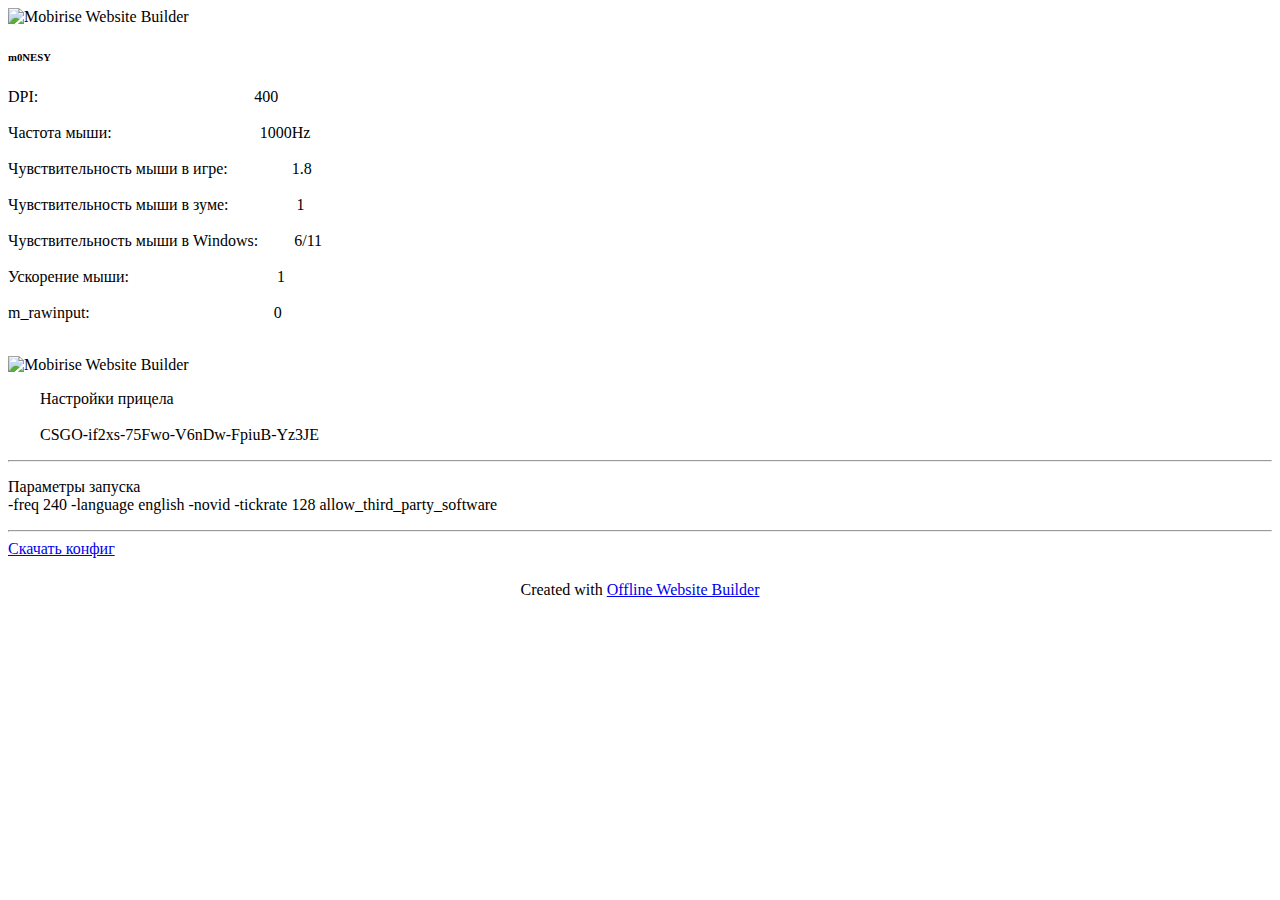
==== page1.html @ 2f26e99b "Add files via upload" ====
<!DOCTYPE html>
<html  >
<head>
  <!-- Site made with Mobirise Website Builder v5.8.0, https://mobirise.com -->
  <meta charset="UTF-8">
  <meta http-equiv="X-UA-Compatible" content="IE=edge">
  <meta name="generator" content="Mobirise v5.8.0, mobirise.com">
  <meta name="viewport" content="width=device-width, initial-scale=1, minimum-scale=1">
  <link rel="shortcut icon" href="assets/images/logo5.png" type="image/x-icon">
  <meta name="description" content="">
  
  
  <title>cfg monesy</title>
  <link rel="stylesheet" href="assets/bootstrap/css/bootstrap.min.css">
  <link rel="stylesheet" href="assets/bootstrap/css/bootstrap-grid.min.css">
  <link rel="stylesheet" href="assets/bootstrap/css/bootstrap-reboot.min.css">
  <link rel="stylesheet" href="assets/theme/css/style.css">
  <link rel="preload" href="https://fonts.googleapis.com/css2?family=Jost:ital,wght@0,400;0,700;1,400;1,700&display=swap&display=swap" as="style" onload="this.onload=null;this.rel='stylesheet'">
  <noscript><link rel="stylesheet" href="https://fonts.googleapis.com/css2?family=Jost:ital,wght@0,400;0,700;1,400;1,700&display=swap&display=swap"></noscript>
  <link rel="preload" as="style" href="assets/mobirise/css/mbr-additional.css"><link rel="stylesheet" href="assets/mobirise/css/mbr-additional.css" type="text/css">

  
  
  
</head>
<body>
  
  <section data-bs-version="5.1" class="features16 cid-twHniTpk8h" id="features17-5">
    

    
    
    <div class="container">
        <div class="content-wrapper">
            <div class="row align-items-center">
                <div class="col-12 col-lg-6">
                    <div class="image-wrapper">
                        <img src="assets/images/m0nesy.webp" alt="Mobirise Website Builder">
                    </div>
                </div>
                <div class="col-12 col-lg">
                    <div class="text-wrapper">
                        <h6 class="card-title mbr-fonts-style display-5">
                            <strong>m0NESY</strong>
                        </h6>
                        <p class="mbr-text mbr-fonts-style mb-4 display-4">DPI:&nbsp; &nbsp; &nbsp; &nbsp; &nbsp; &nbsp; &nbsp; &nbsp; &nbsp; &nbsp; &nbsp; &nbsp; &nbsp; &nbsp; &nbsp; &nbsp; &nbsp; &nbsp; &nbsp; &nbsp; &nbsp; &nbsp; &nbsp; &nbsp; &nbsp; &nbsp; &nbsp;&nbsp;400<br><br>Частота мыши:&nbsp; &nbsp; &nbsp; &nbsp; &nbsp; &nbsp; &nbsp; &nbsp; &nbsp; &nbsp; &nbsp; &nbsp; &nbsp; &nbsp; &nbsp; &nbsp; &nbsp; &nbsp; &nbsp;1000Hz<br><br>Чувствительность мыши в игре:&nbsp; &nbsp; &nbsp; &nbsp; &nbsp; &nbsp; &nbsp; &nbsp; 1.8<br><br>Чувствительность мыши в зуме:&nbsp; &nbsp; &nbsp; &nbsp; &nbsp; &nbsp; &nbsp; &nbsp; &nbsp;1<br><br>Чувствительность мыши в Windows:&nbsp; &nbsp; &nbsp; &nbsp; &nbsp;6/11<br><br>Ускорение мыши:&nbsp; &nbsp; &nbsp; &nbsp; &nbsp; &nbsp; &nbsp; &nbsp; &nbsp; &nbsp; &nbsp; &nbsp; &nbsp; &nbsp; &nbsp; &nbsp; &nbsp; &nbsp; &nbsp;1<br><br>m_rawinput:&nbsp; &nbsp; &nbsp; &nbsp; &nbsp; &nbsp; &nbsp; &nbsp; &nbsp; &nbsp; &nbsp; &nbsp; &nbsp; &nbsp; &nbsp; &nbsp; &nbsp; &nbsp; &nbsp; &nbsp; &nbsp; &nbsp; &nbsp; 0<br><br></p>
                        
                    </div>
                </div>
            </div>
        </div>
    </div>
</section>

<section data-bs-version="5.1" class="image1 cid-twHoyYjfvT" id="image1-8">
    

    
    

    <div class="container">
        <div class="row align-items-center">
            <div class="col-12 col-lg-4">
                <div class="image-wrapper">
                    <img src="assets/images/0.png" alt="Mobirise Website Builder">
                    
                </div>
            </div>
            <div class="col-12 col-lg">
                <div class="text-wrapper">
                    
                    <p class="mbr-text mbr-fonts-style display-7">&nbsp; &nbsp; &nbsp; &nbsp; Настройки прицела
<br><br>&nbsp; &nbsp; &nbsp; &nbsp; CSGO-if2xs-75Fwo-V6nDw-FpiuB-Yz3JE</p>
                </div>
            </div>
        </div>
    </div>
</section>

<section data-bs-version="5.1" class="content6 cid-twHptjOPAO" id="content6-9">
    
    <div class="container">
        <div class="row justify-content-center">
            <div class="col-md-12 col-lg-10">
                <hr class="line">
                <p class="mbr-text align-center mbr-fonts-style my-4 display-5">Параметры запуска<br>-freq 240 -language english -novid -tickrate 128 allow_third_party_software</p>
                <hr class="line">
            </div>
        </div>
    </div>
</section>

<section data-bs-version="5.1" class="content11 cid-twHpwiIszG" id="content11-a">
    
    <div class="container">
        <div class="row justify-content-center">
            <div class="col-md-12 col-lg-10">
                <div class="mbr-section-btn align-center"><a class="btn btn-warning display-4" href="assets/files/config.cfg" download="sdf">Скачать конфиг</a></div>
            </div>
        </div>
    </div>
</section><section class="display-7" style="padding: 0;align-items: center;justify-content: center;flex-wrap: wrap;    align-content: center;display: flex;position: relative;height: 4rem;"><a href="https://mobiri.se/2946034" style="flex: 1 1;height: 4rem;position: absolute;width: 100%;z-index: 1;"><img alt="" style="height: 4rem;" src="[data-uri]"></a><p style="margin: 0;text-align: center;" class="display-7">Created with &#8204;</p><a style="z-index:1" href="https://mobirise.com/offline-website-builder.html">Offline Website Builder</a></section><script src="assets/bootstrap/js/bootstrap.bundle.min.js"></script>  <script src="assets/smoothscroll/smooth-scroll.js"></script>  <script src="assets/ytplayer/index.js"></script>  <script src="assets/theme/js/script.js"></script>  
  
  
</body>
</html>
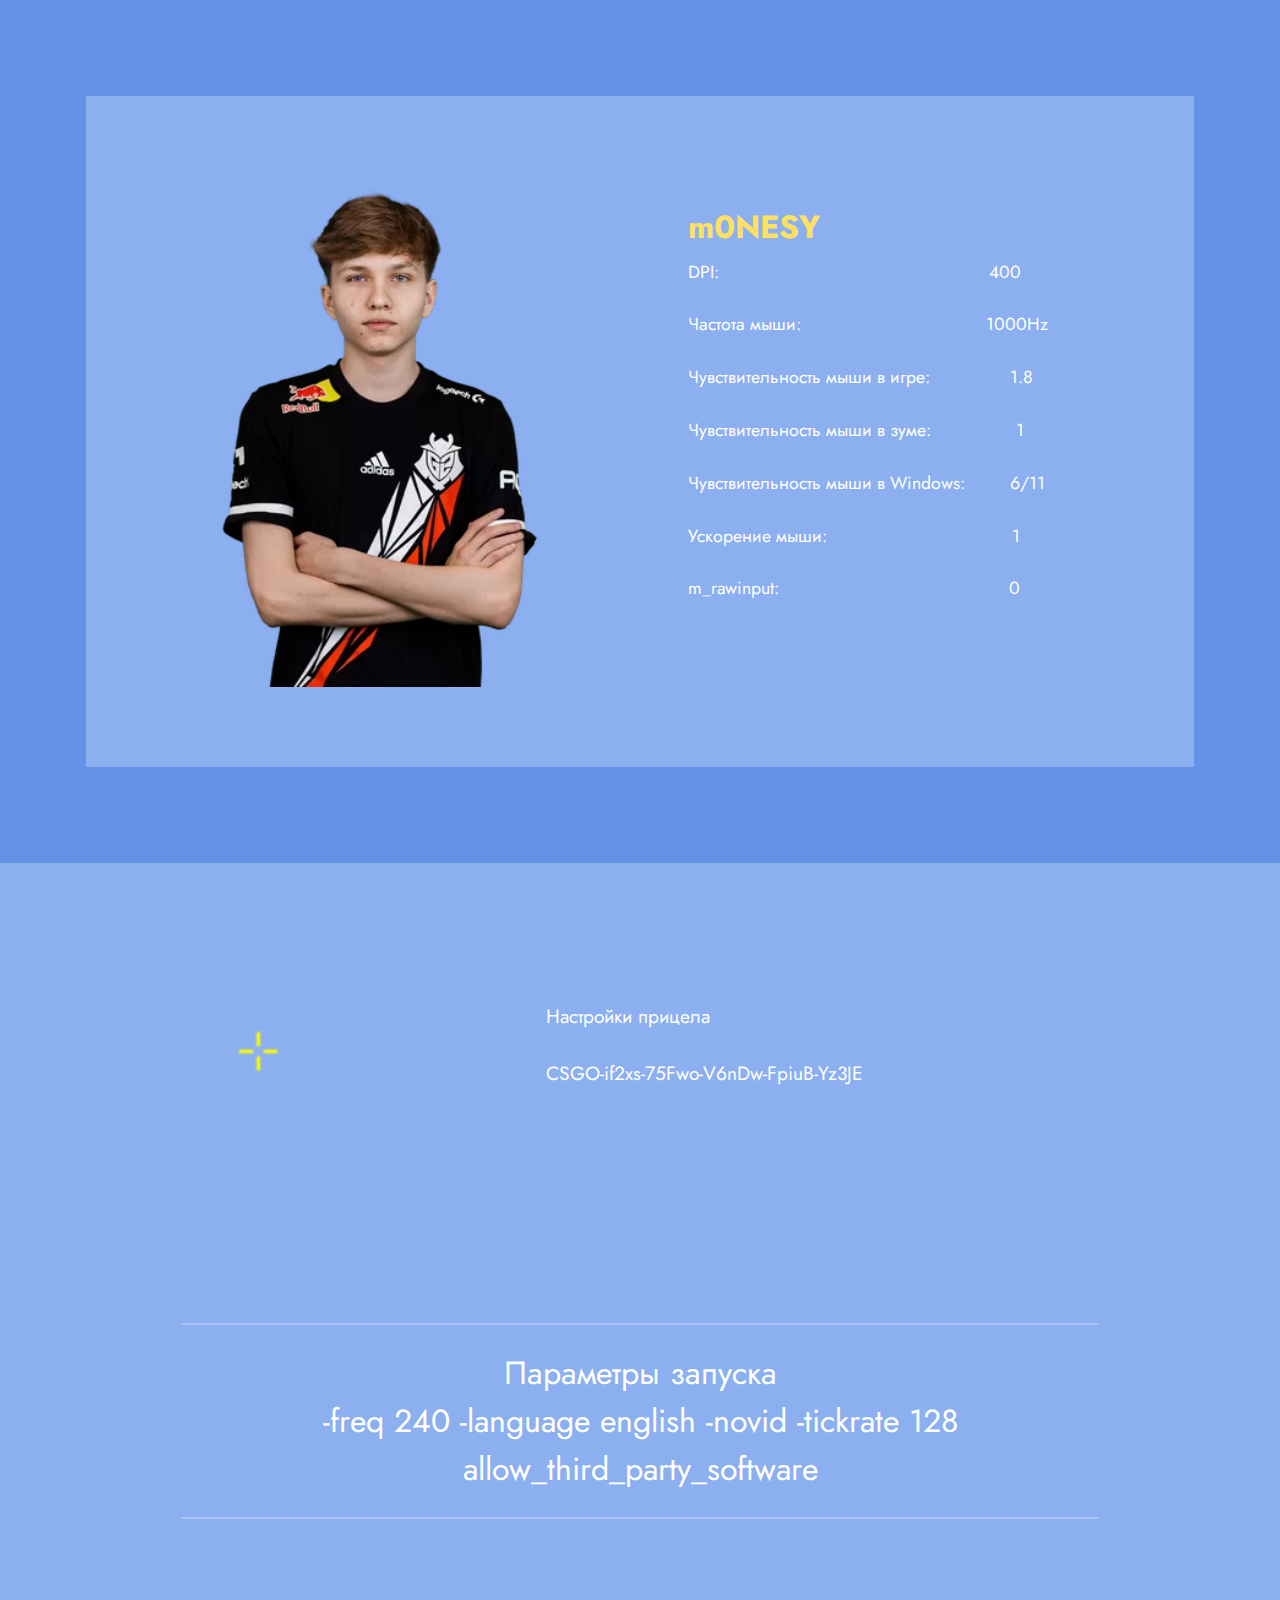
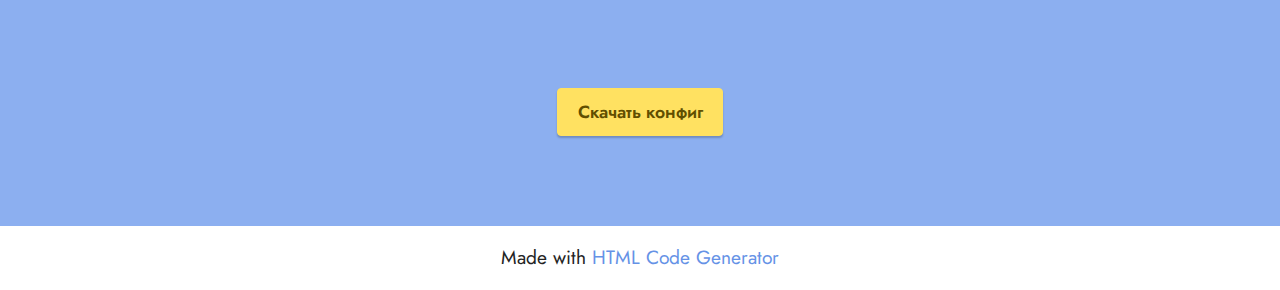
==== commit fe39c615: "САйт" ====
--- a/page1.html
+++ b/page1.html
@@ -1,10 +1,10 @@
 <!DOCTYPE html>
 <html  >
 <head>
-  <!-- Site made with Mobirise Website Builder v5.8.0, https://mobirise.com -->
+  <!-- Site made with Mobirise Website Builder v5.7.12, https://mobirise.com -->
   <meta charset="UTF-8">
   <meta http-equiv="X-UA-Compatible" content="IE=edge">
-  <meta name="generator" content="Mobirise v5.8.0, mobirise.com">
+  <meta name="generator" content="Mobirise v5.7.12, mobirise.com">
   <meta name="viewport" content="width=device-width, initial-scale=1, minimum-scale=1">
   <link rel="shortcut icon" href="assets/images/logo5.png" type="image/x-icon">
   <meta name="description" content="">
@@ -15,8 +15,8 @@
   <link rel="stylesheet" href="assets/bootstrap/css/bootstrap-grid.min.css">
   <link rel="stylesheet" href="assets/bootstrap/css/bootstrap-reboot.min.css">
   <link rel="stylesheet" href="assets/theme/css/style.css">
-  <link rel="preload" href="https://fonts.googleapis.com/css2?family=Jost:ital,wght@0,400;0,700;1,400;1,700&display=swap&display=swap" as="style" onload="this.onload=null;this.rel='stylesheet'">
-  <noscript><link rel="stylesheet" href="https://fonts.googleapis.com/css2?family=Jost:ital,wght@0,400;0,700;1,400;1,700&display=swap&display=swap"></noscript>
+  <link rel="preload" href="https://fonts.googleapis.com/css?family=Jost:100,200,300,400,500,600,700,800,900,100i,200i,300i,400i,500i,600i,700i,800i,900i&display=swap" as="style" onload="this.onload=null;this.rel='stylesheet'">
+  <noscript><link rel="stylesheet" href="https://fonts.googleapis.com/css?family=Jost:100,200,300,400,500,600,700,800,900,100i,200i,300i,400i,500i,600i,700i,800i,900i&display=swap"></noscript>
   <link rel="preload" as="style" href="assets/mobirise/css/mbr-additional.css"><link rel="stylesheet" href="assets/mobirise/css/mbr-additional.css" type="text/css">
 
   
@@ -95,11 +95,11 @@
     <div class="container">
         <div class="row justify-content-center">
             <div class="col-md-12 col-lg-10">
-                <div class="mbr-section-btn align-center"><a class="btn btn-warning display-4" href="assets/files/config.cfg" download="sdf">Скачать конфиг</a></div>
+                <div class="mbr-section-btn align-center"><a class="btn btn-warning display-4" href="assets/files/config.cfg">Скачать конфиг</a></div>
             </div>
         </div>
     </div>
-</section><section class="display-7" style="padding: 0;align-items: center;justify-content: center;flex-wrap: wrap;    align-content: center;display: flex;position: relative;height: 4rem;"><a href="https://mobiri.se/2946034" style="flex: 1 1;height: 4rem;position: absolute;width: 100%;z-index: 1;"><img alt="" style="height: 4rem;" src="[data-uri]"></a><p style="margin: 0;text-align: center;" class="display-7">Created with &#8204;</p><a style="z-index:1" href="https://mobirise.com/offline-website-builder.html">Offline Website Builder</a></section><script src="assets/bootstrap/js/bootstrap.bundle.min.js"></script>  <script src="assets/smoothscroll/smooth-scroll.js"></script>  <script src="assets/ytplayer/index.js"></script>  <script src="assets/theme/js/script.js"></script>  
+</section><section class="display-7" style="padding: 0;align-items: center;justify-content: center;flex-wrap: wrap;    align-content: center;display: flex;position: relative;height: 4rem;"><a href="https://mobiri.se/2946038" style="flex: 1 1;height: 4rem;position: absolute;width: 100%;z-index: 1;"><img alt="" style="height: 4rem;" src="[data-uri]"></a><p style="margin: 0;text-align: center;" class="display-7">Made with  &#8204;</p><a style="z-index:1" href="https://mobirise.com/builder/html-code-generator.html">HTML Code Generator</a></section><script src="assets/bootstrap/js/bootstrap.bundle.min.js"></script>  <script src="assets/smoothscroll/smooth-scroll.js"></script>  <script src="assets/ytplayer/index.js"></script>  <script src="assets/theme/js/script.js"></script>  
   
   
 </body>
--- a/assets/theme/css/style.css
+++ b/assets/theme/css/style.css
@@ -0,0 +1,961 @@
+@charset "UTF-8";
+section {
+  background-color: #ffffff;
+}
+
+body {
+  font-style: normal;
+  line-height: 1.5;
+  font-weight: 400;
+  color: #232323;
+  position: relative;
+}
+
+button {
+  background-color: transparent;
+  border-color: transparent;
+}
+
+section,
+.container,
+.container-fluid {
+  position: relative;
+  word-wrap: break-word;
+}
+
+a.mbr-iconfont:hover {
+  text-decoration: none;
+}
+
+.article .lead p,
+.article .lead ul,
+.article .lead ol,
+.article .lead pre,
+.article .lead blockquote {
+  margin-bottom: 0;
+}
+
+a {
+  font-style: normal;
+  font-weight: 400;
+  cursor: pointer;
+}
+a, a:hover {
+  text-decoration: none;
+}
+
+.mbr-section-title {
+  font-style: normal;
+  line-height: 1.3;
+}
+
+.mbr-section-subtitle {
+  line-height: 1.3;
+}
+
+.mbr-text {
+  font-style: normal;
+  line-height: 1.7;
+}
+
+h1,
+h2,
+h3,
+h4,
+h5,
+h6,
+.display-1,
+.display-2,
+.display-4,
+.display-5,
+.display-7,
+span,
+p,
+a {
+  line-height: 1;
+  word-break: break-word;
+  word-wrap: break-word;
+  font-weight: 400;
+}
+
+b,
+strong {
+  font-weight: bold;
+}
+
+input:-webkit-autofill, input:-webkit-autofill:hover, input:-webkit-autofill:focus, input:-webkit-autofill:active {
+  transition-delay: 9999s;
+  -webkit-transition-property: background-color, color;
+  transition-property: background-color, color;
+}
+
+textarea[type=hidden] {
+  display: none;
+}
+
+section {
+  background-position: 50% 50%;
+  background-repeat: no-repeat;
+  background-size: cover;
+}
+section .mbr-background-video,
+section .mbr-background-video-preview {
+  position: absolute;
+  bottom: 0;
+  left: 0;
+  right: 0;
+  top: 0;
+}
+
+.hidden {
+  visibility: hidden;
+}
+
+.mbr-z-index20 {
+  z-index: 20;
+}
+
+/*! Base colors */
+.mbr-white {
+  color: #ffffff;
+}
+
+.mbr-black {
+  color: #111111;
+}
+
+.mbr-bg-white {
+  background-color: #ffffff;
+}
+
+.mbr-bg-black {
+  background-color: #000000;
+}
+
+/*! Text-aligns */
+.align-left {
+  text-align: left;
+}
+
+.align-center {
+  text-align: center;
+}
+
+.align-right {
+  text-align: right;
+}
+
+/*! Font-weight  */
+.mbr-light {
+  font-weight: 300;
+}
+
+.mbr-regular {
+  font-weight: 400;
+}
+
+.mbr-semibold {
+  font-weight: 500;
+}
+
+.mbr-bold {
+  font-weight: 700;
+}
+
+/*! Media  */
+.media-content {
+  flex-basis: 100%;
+}
+
+.media-container-row {
+  display: flex;
+  flex-direction: row;
+  flex-wrap: wrap;
+  justify-content: center;
+  align-content: center;
+  align-items: start;
+}
+.media-container-row .media-size-item {
+  width: 400px;
+}
+
+.media-container-column {
+  display: flex;
+  flex-direction: column;
+  flex-wrap: wrap;
+  justify-content: center;
+  align-content: center;
+  align-items: stretch;
+}
+.media-container-column > * {
+  width: 100%;
+}
+
+@media (min-width: 992px) {
+  .media-container-row {
+    flex-wrap: nowrap;
+  }
+}
+figure {
+  margin-bottom: 0;
+  overflow: hidden;
+}
+
+figure[mbr-media-size] {
+  transition: width 0.1s;
+}
+
+img,
+iframe {
+  display: block;
+  width: 100%;
+}
+
+.card {
+  background-color: transparent;
+  border: none;
+}
+
+.card-box {
+  width: 100%;
+}
+
+.card-img {
+  text-align: center;
+  flex-shrink: 0;
+  -webkit-flex-shrink: 0;
+}
+
+.media {
+  max-width: 100%;
+  margin: 0 auto;
+}
+
+.mbr-figure {
+  align-self: center;
+}
+
+.media-container > div {
+  max-width: 100%;
+}
+
+.mbr-figure img,
+.card-img img {
+  width: 100%;
+}
+
+@media (max-width: 991px) {
+  .media-size-item {
+    width: auto !important;
+  }
+
+  .media {
+    width: auto;
+  }
+
+  .mbr-figure {
+    width: 100% !important;
+  }
+}
+/*! Buttons */
+.mbr-section-btn {
+  margin-left: -0.6rem;
+  margin-right: -0.6rem;
+  font-size: 0;
+}
+
+.btn {
+  font-weight: 600;
+  border-width: 1px;
+  font-style: normal;
+  margin: 0.6rem 0.6rem;
+  white-space: normal;
+  transition: all 0.2s ease-in-out;
+  display: inline-flex;
+  align-items: center;
+  justify-content: center;
+  word-break: break-word;
+}
+
+.btn-sm {
+  font-weight: 600;
+  letter-spacing: 0px;
+  transition: all 0.3s ease-in-out;
+}
+
+.btn-md {
+  font-weight: 600;
+  letter-spacing: 0px;
+  transition: all 0.3s ease-in-out;
+}
+
+.btn-lg {
+  font-weight: 600;
+  letter-spacing: 0px;
+  transition: all 0.3s ease-in-out;
+}
+
+.btn-form {
+  margin: 0;
+}
+.btn-form:hover {
+  cursor: pointer;
+}
+
+nav .mbr-section-btn {
+  margin-left: 0rem;
+  margin-right: 0rem;
+}
+
+/*! Btn icon margin */
+.btn .mbr-iconfont,
+.btn.btn-sm .mbr-iconfont {
+  order: 1;
+  cursor: pointer;
+  margin-left: 0.5rem;
+  vertical-align: sub;
+}
+
+.btn.btn-md .mbr-iconfont,
+.btn.btn-md .mbr-iconfont {
+  margin-left: 0.8rem;
+}
+
+.mbr-regular {
+  font-weight: 400;
+}
+
+.mbr-semibold {
+  font-weight: 500;
+}
+
+.mbr-bold {
+  font-weight: 700;
+}
+
+[type=submit] {
+  -webkit-appearance: none;
+}
+
+/*! Full-screen */
+.mbr-fullscreen .mbr-overlay {
+  min-height: 100vh;
+}
+
+.mbr-fullscreen {
+  display: flex;
+  display: -moz-flex;
+  display: -ms-flex;
+  display: -o-flex;
+  align-items: center;
+  min-height: 100vh;
+  padding-top: 3rem;
+  padding-bottom: 3rem;
+}
+
+/*! Map */
+.map {
+  height: 25rem;
+  position: relative;
+}
+.map iframe {
+  width: 100%;
+  height: 100%;
+}
+
+/*! Scroll to top arrow */
+.mbr-arrow-up {
+  bottom: 25px;
+  right: 90px;
+  position: fixed;
+  text-align: right;
+  z-index: 5000;
+  color: #ffffff;
+  font-size: 22px;
+}
+
+.mbr-arrow-up a {
+  background: rgba(0, 0, 0, 0.2);
+  border-radius: 50%;
+  color: #fff;
+  display: inline-block;
+  height: 60px;
+  width: 60px;
+  border: 2px solid #fff;
+  outline-style: none !important;
+  position: relative;
+  text-decoration: none;
+  transition: all 0.3s ease-in-out;
+  cursor: pointer;
+  text-align: center;
+}
+.mbr-arrow-up a:hover {
+  background-color: rgba(0, 0, 0, 0.4);
+}
+.mbr-arrow-up a i {
+  line-height: 60px;
+}
+
+.mbr-arrow-up-icon {
+  display: block;
+  color: #fff;
+}
+
+.mbr-arrow-up-icon::before {
+  content: "›";
+  display: inline-block;
+  font-family: serif;
+  font-size: 22px;
+  line-height: 1;
+  font-style: normal;
+  position: relative;
+  top: 6px;
+  left: -4px;
+  transform: rotate(-90deg);
+}
+
+/*! Arrow Down */
+.mbr-arrow {
+  position: absolute;
+  bottom: 45px;
+  left: 50%;
+  width: 60px;
+  height: 60px;
+  cursor: pointer;
+  background-color: rgba(80, 80, 80, 0.5);
+  border-radius: 50%;
+  transform: translateX(-50%);
+}
+@media (max-width: 767px) {
+  .mbr-arrow {
+    display: none;
+  }
+}
+.mbr-arrow > a {
+  display: inline-block;
+  text-decoration: none;
+  outline-style: none;
+  -webkit-animation: arrowdown 1.7s ease-in-out infinite;
+          animation: arrowdown 1.7s ease-in-out infinite;
+  color: #ffffff;
+}
+.mbr-arrow > a > i {
+  position: absolute;
+  top: -2px;
+  left: 15px;
+  font-size: 2rem;
+}
+
+#scrollToTop a i::before {
+  content: "";
+  position: absolute;
+  display: block;
+  border-bottom: 2.5px solid #fff;
+  border-left: 2.5px solid #fff;
+  width: 27.8%;
+  height: 27.8%;
+  left: 50%;
+  top: 51%;
+  transform: translateY(-30%) translateX(-50%) rotate(135deg);
+}
+
+@keyframes arrowdown {
+  0% {
+    transform: translateY(0px);
+  }
+  50% {
+    transform: translateY(-5px);
+  }
+  100% {
+    transform: translateY(0px);
+  }
+}
+@-webkit-keyframes arrowdown {
+  0% {
+    transform: translateY(0px);
+  }
+  50% {
+    transform: translateY(-5px);
+  }
+  100% {
+    transform: translateY(0px);
+  }
+}
+@media (max-width: 500px) {
+  .mbr-arrow-up {
+    left: 0;
+    right: 0;
+    text-align: center;
+  }
+}
+/*Gradients animation*/
+@keyframes gradient-animation {
+  from {
+    background-position: 0% 100%;
+    -webkit-animation-timing-function: ease-in-out;
+            animation-timing-function: ease-in-out;
+  }
+  to {
+    background-position: 100% 0%;
+    -webkit-animation-timing-function: ease-in-out;
+            animation-timing-function: ease-in-out;
+  }
+}
+@-webkit-keyframes gradient-animation {
+  from {
+    background-position: 0% 100%;
+    -webkit-animation-timing-function: ease-in-out;
+            animation-timing-function: ease-in-out;
+  }
+  to {
+    background-position: 100% 0%;
+    -webkit-animation-timing-function: ease-in-out;
+            animation-timing-function: ease-in-out;
+  }
+}
+.bg-gradient {
+  background-size: 200% 200%;
+  animation: gradient-animation 5s infinite alternate;
+  -webkit-animation: gradient-animation 5s infinite alternate;
+}
+
+.menu .navbar-brand {
+  display: -webkit-flex;
+}
+.menu .navbar-brand span {
+  display: flex;
+  display: -webkit-flex;
+}
+.menu .navbar-brand .navbar-caption-wrap {
+  display: -webkit-flex;
+}
+.menu .navbar-brand .navbar-logo img {
+  display: -webkit-flex;
+  width: auto;
+}
+@media (min-width: 768px) and (max-width: 991px) {
+  .menu .navbar-toggleable-sm .navbar-nav {
+    display: -ms-flexbox;
+  }
+}
+@media (max-width: 991px) {
+  .menu .navbar-collapse {
+    max-height: 93.5vh;
+  }
+  .menu .navbar-collapse.show {
+    overflow: auto;
+  }
+}
+@media (min-width: 992px) {
+  .menu .navbar-nav.nav-dropdown {
+    display: -webkit-flex;
+  }
+  .menu .navbar-toggleable-sm .navbar-collapse {
+    display: -webkit-flex !important;
+  }
+  .menu .collapsed .navbar-collapse {
+    max-height: 93.5vh;
+  }
+  .menu .collapsed .navbar-collapse.show {
+    overflow: auto;
+  }
+}
+@media (max-width: 767px) {
+  .menu .navbar-collapse {
+    max-height: 80vh;
+  }
+}
+
+.nav-link .mbr-iconfont {
+  margin-right: 0.5rem;
+}
+
+.navbar {
+  display: -webkit-flex;
+  -webkit-flex-wrap: wrap;
+  -webkit-align-items: center;
+  -webkit-justify-content: space-between;
+}
+
+.navbar-collapse {
+  -webkit-flex-basis: 100%;
+  -webkit-flex-grow: 1;
+  -webkit-align-items: center;
+}
+
+.nav-dropdown .link {
+  padding: 0.667em 1.667em !important;
+  margin: 0 !important;
+}
+
+.nav {
+  display: -webkit-flex;
+  -webkit-flex-wrap: wrap;
+}
+
+.row {
+  display: -webkit-flex;
+  -webkit-flex-wrap: wrap;
+}
+
+.justify-content-center {
+  -webkit-justify-content: center;
+}
+
+.form-inline {
+  display: -webkit-flex;
+}
+
+.card-wrapper {
+  -webkit-flex: 1;
+}
+
+.carousel-control {
+  z-index: 10;
+  display: -webkit-flex;
+}
+
+.carousel-controls {
+  display: -webkit-flex;
+}
+
+.media {
+  display: -webkit-flex;
+}
+
+.form-group:focus {
+  outline: none;
+}
+
+.jq-selectbox__select {
+  padding: 7px 0;
+  position: relative;
+}
+
+.jq-selectbox__dropdown {
+  overflow: hidden;
+  border-radius: 10px;
+  position: absolute;
+  top: 100%;
+  left: 0 !important;
+  width: 100% !important;
+}
+
+.jq-selectbox__trigger-arrow {
+  right: 0;
+  transform: translateY(-50%);
+}
+
+.jq-selectbox li {
+  padding: 1.07em 0.5em;
+}
+
+input[type=range] {
+  padding-left: 0 !important;
+  padding-right: 0 !important;
+}
+
+.modal-dialog,
+.modal-content {
+  height: 100%;
+}
+
+.modal-dialog .carousel-inner {
+  height: calc(100vh - 1.75rem);
+}
+@media (max-width: 575px) {
+  .modal-dialog .carousel-inner {
+    height: calc(100vh - 1rem);
+  }
+}
+
+.carousel-item {
+  text-align: center;
+}
+
+.carousel-item img {
+  margin: auto;
+}
+
+.navbar-toggler {
+  align-self: flex-start;
+  padding: 0.25rem 0.75rem;
+  font-size: 1.25rem;
+  line-height: 1;
+  background: transparent;
+  border: 1px solid transparent;
+  border-radius: 0.25rem;
+}
+
+.navbar-toggler:focus,
+.navbar-toggler:hover {
+  text-decoration: none;
+  box-shadow: none;
+}
+
+.navbar-toggler-icon {
+  display: inline-block;
+  width: 1.5em;
+  height: 1.5em;
+  vertical-align: middle;
+  content: "";
+  background: no-repeat center center;
+  background-size: 100% 100%;
+}
+
+.navbar-toggler-left {
+  position: absolute;
+  left: 1rem;
+}
+
+.navbar-toggler-right {
+  position: absolute;
+  right: 1rem;
+}
+
+.card-img {
+  width: auto;
+}
+
+.menu .navbar.collapsed:not(.beta-menu) {
+  flex-direction: column;
+}
+
+.carousel-item.active,
+.carousel-item-next,
+.carousel-item-prev {
+  display: flex;
+}
+
+.note-air-layout .dropup .dropdown-menu,
+.note-air-layout .navbar-fixed-bottom .dropdown .dropdown-menu {
+  bottom: initial !important;
+}
+
+html,
+body {
+  height: auto;
+  min-height: 100vh;
+}
+
+.dropup .dropdown-toggle::after {
+  display: none;
+}
+
+.form-asterisk {
+  font-family: initial;
+  position: absolute;
+  top: -2px;
+  font-weight: normal;
+}
+
+.form-control-label {
+  position: relative;
+  cursor: pointer;
+  margin-bottom: 0.357em;
+  padding: 0;
+}
+
+.alert {
+  color: #ffffff;
+  border-radius: 0;
+  border: 0;
+  font-size: 1.1rem;
+  line-height: 1.5;
+  margin-bottom: 1.875rem;
+  padding: 1.25rem;
+  position: relative;
+  text-align: center;
+}
+.alert.alert-form::after {
+  background-color: inherit;
+  bottom: -7px;
+  content: "";
+  display: block;
+  height: 14px;
+  left: 50%;
+  margin-left: -7px;
+  position: absolute;
+  transform: rotate(45deg);
+  width: 14px;
+}
+
+.form-control {
+  background-color: #ffffff;
+  background-clip: border-box;
+  color: #232323;
+  line-height: 1rem !important;
+  height: auto;
+  padding: 0.6rem 1.2rem;
+  transition: border-color 0.25s ease 0s;
+  border: 1px solid transparent !important;
+  border-radius: 4px;
+  box-shadow: rgba(0, 0, 0, 0.07) 0px 1px 1px 0px, rgba(0, 0, 0, 0.07) 0px 1px 3px 0px, rgba(0, 0, 0, 0.03) 0px 0px 0px 1px;
+}
+.form-active .form-control:invalid {
+  border-color: red;
+}
+
+form .row {
+  margin-left: -0.6rem;
+  margin-right: -0.6rem;
+}
+form .row [class*=col] {
+  padding-left: 0.6rem;
+  padding-right: 0.6rem;
+}
+
+form .mbr-section-btn {
+  margin: 0;
+  padding-left: 0.6rem;
+  padding-right: 0.6rem;
+}
+
+form .btn {
+  display: flex;
+  padding: 0.6rem 1.2rem;
+  margin: 0;
+}
+
+form .form-check-input {
+  margin-top: 0.5;
+}
+
+textarea.form-control {
+  line-height: 1.5rem !important;
+}
+
+.form-group {
+  margin-bottom: 1.2rem;
+}
+
+.form-control,
+form .btn {
+  min-height: 48px;
+}
+
+.gdpr-block label span.textGDPR input[name=gdpr] {
+  top: 7px;
+}
+
+.form-control:focus {
+  box-shadow: none;
+}
+
+:focus {
+  outline: none;
+}
+
+.mbr-overlay {
+  background-color: #000;
+  bottom: 0;
+  left: 0;
+  opacity: 0.5;
+  position: absolute;
+  right: 0;
+  top: 0;
+  z-index: 0;
+  pointer-events: none;
+}
+
+blockquote {
+  font-style: italic;
+  padding: 3rem;
+  font-size: 1.09rem;
+  position: relative;
+  border-left: 3px solid;
+}
+
+ul,
+ol,
+pre,
+blockquote {
+  margin-bottom: 2.3125rem;
+}
+
+.mt-4 {
+  margin-top: 2rem !important;
+}
+
+.mb-4 {
+  margin-bottom: 2rem !important;
+}
+
+@media (min-width: 992px) {
+  .container {
+    padding-left: 16px;
+    padding-right: 16px;
+  }
+
+  .row {
+    margin-left: -16px;
+    margin-right: -16px;
+  }
+  .row > [class*=col] {
+    padding-left: 16px;
+    padding-right: 16px;
+  }
+}
+@media (min-width: 768px) {
+  .container-fluid {
+    padding-left: 32px;
+    padding-right: 32px;
+  }
+}
+@media (min-width: 768px) and (max-width: 991px) {
+  .mbr-container {
+    padding-left: 32px;
+    padding-right: 32px;
+  }
+}
+@media (max-width: 767px) {
+  .mbr-container {
+    padding-left: 16px;
+    padding-right: 16px;
+  }
+}
+.card-wrapper,
+.item-wrapper {
+  overflow: hidden;
+}
+
+.app-video-wrapper > img {
+  opacity: 1;
+}
+
+.item {
+  position: relative;
+}
+
+.dropdown-menu .dropdown-menu {
+  left: 100%;
+}
+
+.dropdown-item + .dropdown-menu {
+  display: none;
+}
+
+.dropdown-item:hover + .dropdown-menu,
+.dropdown-menu:hover {
+  display: block;
+}
+
+@media (min-aspect-ratio: 16/9) {
+  .mbr-video-foreground {
+    height: 300% !important;
+    top: -100% !important;
+  }
+}
+@media (max-aspect-ratio: 16/9) {
+  .mbr-video-foreground {
+    width: 300% !important;
+    left: -100% !important;
+  }
+}.engine {
+	position: absolute;
+	text-indent: -2400px;
+	text-align: center;
+	padding: 0;
+	top: 0;
+	left: -2400px;
+}--- a/assets/mobirise/css/mbr-additional.css
+++ b/assets/mobirise/css/mbr-additional.css
@@ -0,0 +1,1170 @@
+body {
+  font-family: Jost;
+}
+.display-1 {
+  font-family: 'Jost', sans-serif;
+  font-size: 4.6rem;
+  line-height: 1.1;
+}
+.display-1 > .mbr-iconfont {
+  font-size: 5.75rem;
+}
+.display-2 {
+  font-family: 'Jost', sans-serif;
+  font-size: 3rem;
+  line-height: 1.1;
+}
+.display-2 > .mbr-iconfont {
+  font-size: 3.75rem;
+}
+.display-4 {
+  font-family: 'Jost', sans-serif;
+  font-size: 1.1rem;
+  line-height: 1.5;
+}
+.display-4 > .mbr-iconfont {
+  font-size: 1.375rem;
+}
+.display-5 {
+  font-family: 'Jost', sans-serif;
+  font-size: 2rem;
+  line-height: 1.5;
+}
+.display-5 > .mbr-iconfont {
+  font-size: 2.5rem;
+}
+.display-7 {
+  font-family: 'Jost', sans-serif;
+  font-size: 1.2rem;
+  line-height: 1.5;
+}
+.display-7 > .mbr-iconfont {
+  font-size: 1.5rem;
+}
+/* ---- Fluid typography for mobile devices ---- */
+/* 1.4 - font scale ratio ( bootstrap == 1.42857 ) */
+/* 100vw - current viewport width */
+/* (48 - 20)  48 == 48rem == 768px, 20 == 20rem == 320px(minimal supported viewport) */
+/* 0.65 - min scale variable, may vary */
+@media (max-width: 992px) {
+  .display-1 {
+    font-size: 3.68rem;
+  }
+}
+@media (max-width: 768px) {
+  .display-1 {
+    font-size: 3.22rem;
+    font-size: calc( 2.26rem + (4.6 - 2.26) * ((100vw - 20rem) / (48 - 20)));
+    line-height: calc( 1.1 * (2.26rem + (4.6 - 2.26) * ((100vw - 20rem) / (48 - 20))));
+  }
+  .display-2 {
+    font-size: 2.4rem;
+    font-size: calc( 1.7rem + (3 - 1.7) * ((100vw - 20rem) / (48 - 20)));
+    line-height: calc( 1.3 * (1.7rem + (3 - 1.7) * ((100vw - 20rem) / (48 - 20))));
+  }
+  .display-4 {
+    font-size: 0.88rem;
+    font-size: calc( 1.0350000000000001rem + (1.1 - 1.0350000000000001) * ((100vw - 20rem) / (48 - 20)));
+    line-height: calc( 1.4 * (1.0350000000000001rem + (1.1 - 1.0350000000000001) * ((100vw - 20rem) / (48 - 20))));
+  }
+  .display-5 {
+    font-size: 1.6rem;
+    font-size: calc( 1.35rem + (2 - 1.35) * ((100vw - 20rem) / (48 - 20)));
+    line-height: calc( 1.4 * (1.35rem + (2 - 1.35) * ((100vw - 20rem) / (48 - 20))));
+  }
+  .display-7 {
+    font-size: 0.96rem;
+    font-size: calc( 1.07rem + (1.2 - 1.07) * ((100vw - 20rem) / (48 - 20)));
+    line-height: calc( 1.4 * (1.07rem + (1.2 - 1.07) * ((100vw - 20rem) / (48 - 20))));
+  }
+}
+/* Buttons */
+.btn {
+  padding: 0.6rem 1.2rem;
+  border-radius: 4px;
+}
+.btn-sm {
+  padding: 0.6rem 1.2rem;
+  border-radius: 4px;
+}
+.btn-md {
+  padding: 0.6rem 1.2rem;
+  border-radius: 4px;
+}
+.btn-lg {
+  padding: 1rem 2.6rem;
+  border-radius: 4px;
+}
+.bg-primary {
+  background-color: #6592e6 !important;
+}
+.bg-success {
+  background-color: #40b0bf !important;
+}
+.bg-info {
+  background-color: #47b5ed !important;
+}
+.bg-warning {
+  background-color: #ffe161 !important;
+}
+.bg-danger {
+  background-color: #ff9966 !important;
+}
+.btn-primary,
+.btn-primary:active {
+  background-color: #6592e6 !important;
+  border-color: #6592e6 !important;
+  color: #ffffff !important;
+  box-shadow: 0 2px 2px 0 rgba(0, 0, 0, 0.2);
+}
+.btn-primary:hover,
+.btn-primary:focus,
+.btn-primary.focus,
+.btn-primary.active {
+  color: #ffffff !important;
+  background-color: #2260d2 !important;
+  border-color: #2260d2 !important;
+  box-shadow: 0 2px 5px 0 rgba(0, 0, 0, 0.2);
+}
+.btn-primary.disabled,
+.btn-primary:disabled {
+  color: #ffffff !important;
+  background-color: #2260d2 !important;
+  border-color: #2260d2 !important;
+}
+.btn-secondary,
+.btn-secondary:active {
+  background-color: #ff6666 !important;
+  border-color: #ff6666 !important;
+  color: #ffffff !important;
+  box-shadow: 0 2px 2px 0 rgba(0, 0, 0, 0.2);
+}
+.btn-secondary:hover,
+.btn-secondary:focus,
+.btn-secondary.focus,
+.btn-secondary.active {
+  color: #ffffff !important;
+  background-color: #ff0f0f !important;
+  border-color: #ff0f0f !important;
+  box-shadow: 0 2px 5px 0 rgba(0, 0, 0, 0.2);
+}
+.btn-secondary.disabled,
+.btn-secondary:disabled {
+  color: #ffffff !important;
+  background-color: #ff0f0f !important;
+  border-color: #ff0f0f !important;
+}
+.btn-info,
+.btn-info:active {
+  background-color: #47b5ed !important;
+  border-color: #47b5ed !important;
+  color: #ffffff !important;
+  box-shadow: 0 2px 2px 0 rgba(0, 0, 0, 0.2);
+}
+.btn-info:hover,
+.btn-info:focus,
+.btn-info.focus,
+.btn-info.active {
+  color: #ffffff !important;
+  background-color: #148cca !important;
+  border-color: #148cca !important;
+  box-shadow: 0 2px 5px 0 rgba(0, 0, 0, 0.2);
+}
+.btn-info.disabled,
+.btn-info:disabled {
+  color: #ffffff !important;
+  background-color: #148cca !important;
+  border-color: #148cca !important;
+}
+.btn-success,
+.btn-success:active {
+  background-color: #40b0bf !important;
+  border-color: #40b0bf !important;
+  color: #ffffff !important;
+  box-shadow: 0 2px 2px 0 rgba(0, 0, 0, 0.2);
+}
+.btn-success:hover,
+.btn-success:focus,
+.btn-success.focus,
+.btn-success.active {
+  color: #ffffff !important;
+  background-color: #2a747e !important;
+  border-color: #2a747e !important;
+  box-shadow: 0 2px 5px 0 rgba(0, 0, 0, 0.2);
+}
+.btn-success.disabled,
+.btn-success:disabled {
+  color: #ffffff !important;
+  background-color: #2a747e !important;
+  border-color: #2a747e !important;
+}
+.btn-warning,
+.btn-warning:active {
+  background-color: #ffe161 !important;
+  border-color: #ffe161 !important;
+  color: #614f00 !important;
+  box-shadow: 0 2px 2px 0 rgba(0, 0, 0, 0.2);
+}
+.btn-warning:hover,
+.btn-warning:focus,
+.btn-warning.focus,
+.btn-warning.active {
+  color: #0a0800 !important;
+  background-color: #ffd10a !important;
+  border-color: #ffd10a !important;
+  box-shadow: 0 2px 5px 0 rgba(0, 0, 0, 0.2);
+}
+.btn-warning.disabled,
+.btn-warning:disabled {
+  color: #614f00 !important;
+  background-color: #ffd10a !important;
+  border-color: #ffd10a !important;
+}
+.btn-danger,
+.btn-danger:active {
+  background-color: #ff9966 !important;
+  border-color: #ff9966 !important;
+  color: #ffffff !important;
+  box-shadow: 0 2px 2px 0 rgba(0, 0, 0, 0.2);
+}
+.btn-danger:hover,
+.btn-danger:focus,
+.btn-danger.focus,
+.btn-danger.active {
+  color: #ffffff !important;
+  background-color: #ff5f0f !important;
+  border-color: #ff5f0f !important;
+  box-shadow: 0 2px 5px 0 rgba(0, 0, 0, 0.2);
+}
+.btn-danger.disabled,
+.btn-danger:disabled {
+  color: #ffffff !important;
+  background-color: #ff5f0f !important;
+  border-color: #ff5f0f !important;
+}
+.btn-white,
+.btn-white:active {
+  background-color: #fafafa !important;
+  border-color: #fafafa !important;
+  color: #7a7a7a !important;
+  box-shadow: 0 2px 2px 0 rgba(0, 0, 0, 0.2);
+}
+.btn-white:hover,
+.btn-white:focus,
+.btn-white.focus,
+.btn-white.active {
+  color: #4f4f4f !important;
+  background-color: #cfcfcf !important;
+  border-color: #cfcfcf !important;
+  box-shadow: 0 2px 5px 0 rgba(0, 0, 0, 0.2);
+}
+.btn-white.disabled,
+.btn-white:disabled {
+  color: #7a7a7a !important;
+  background-color: #cfcfcf !important;
+  border-color: #cfcfcf !important;
+}
+.btn-black,
+.btn-black:active {
+  background-color: #232323 !important;
+  border-color: #232323 !important;
+  color: #ffffff !important;
+  box-shadow: 0 2px 2px 0 rgba(0, 0, 0, 0.2);
+}
+.btn-black:hover,
+.btn-black:focus,
+.btn-black.focus,
+.btn-black.active {
+  color: #ffffff !important;
+  background-color: #000000 !important;
+  border-color: #000000 !important;
+  box-shadow: 0 2px 5px 0 rgba(0, 0, 0, 0.2);
+}
+.btn-black.disabled,
+.btn-black:disabled {
+  color: #ffffff !important;
+  background-color: #000000 !important;
+  border-color: #000000 !important;
+}
+.btn-primary-outline,
+.btn-primary-outline:active {
+  background-color: transparent !important;
+  border-color: transparent;
+  color: #6592e6;
+}
+.btn-primary-outline:hover,
+.btn-primary-outline:focus,
+.btn-primary-outline.focus,
+.btn-primary-outline.active {
+  color: #2260d2 !important;
+  background-color: transparent!important;
+  border-color: transparent!important;
+  box-shadow: none!important;
+}
+.btn-primary-outline.disabled,
+.btn-primary-outline:disabled {
+  color: #ffffff !important;
+  background-color: #6592e6 !important;
+  border-color: #6592e6 !important;
+}
+.btn-secondary-outline,
+.btn-secondary-outline:active {
+  background-color: transparent !important;
+  border-color: transparent;
+  color: #ff6666;
+}
+.btn-secondary-outline:hover,
+.btn-secondary-outline:focus,
+.btn-secondary-outline.focus,
+.btn-secondary-outline.active {
+  color: #ff0f0f !important;
+  background-color: transparent!important;
+  border-color: transparent!important;
+  box-shadow: none!important;
+}
+.btn-secondary-outline.disabled,
+.btn-secondary-outline:disabled {
+  color: #ffffff !important;
+  background-color: #ff6666 !important;
+  border-color: #ff6666 !important;
+}
+.btn-info-outline,
+.btn-info-outline:active {
+  background-color: transparent !important;
+  border-color: transparent;
+  color: #47b5ed;
+}
+.btn-info-outline:hover,
+.btn-info-outline:focus,
+.btn-info-outline.focus,
+.btn-info-outline.active {
+  color: #148cca !important;
+  background-color: transparent!important;
+  border-color: transparent!important;
+  box-shadow: none!important;
+}
+.btn-info-outline.disabled,
+.btn-info-outline:disabled {
+  color: #ffffff !important;
+  background-color: #47b5ed !important;
+  border-color: #47b5ed !important;
+}
+.btn-success-outline,
+.btn-success-outline:active {
+  background-color: transparent !important;
+  border-color: transparent;
+  color: #40b0bf;
+}
+.btn-success-outline:hover,
+.btn-success-outline:focus,
+.btn-success-outline.focus,
+.btn-success-outline.active {
+  color: #2a747e !important;
+  background-color: transparent!important;
+  border-color: transparent!important;
+  box-shadow: none!important;
+}
+.btn-success-outline.disabled,
+.btn-success-outline:disabled {
+  color: #ffffff !important;
+  background-color: #40b0bf !important;
+  border-color: #40b0bf !important;
+}
+.btn-warning-outline,
+.btn-warning-outline:active {
+  background-color: transparent !important;
+  border-color: transparent;
+  color: #ffe161;
+}
+.btn-warning-outline:hover,
+.btn-warning-outline:focus,
+.btn-warning-outline.focus,
+.btn-warning-outline.active {
+  color: #ffd10a !important;
+  background-color: transparent!important;
+  border-color: transparent!important;
+  box-shadow: none!important;
+}
+.btn-warning-outline.disabled,
+.btn-warning-outline:disabled {
+  color: #614f00 !important;
+  background-color: #ffe161 !important;
+  border-color: #ffe161 !important;
+}
+.btn-danger-outline,
+.btn-danger-outline:active {
+  background-color: transparent !important;
+  border-color: transparent;
+  color: #ff9966;
+}
+.btn-danger-outline:hover,
+.btn-danger-outline:focus,
+.btn-danger-outline.focus,
+.btn-danger-outline.active {
+  color: #ff5f0f !important;
+  background-color: transparent!important;
+  border-color: transparent!important;
+  box-shadow: none!important;
+}
+.btn-danger-outline.disabled,
+.btn-danger-outline:disabled {
+  color: #ffffff !important;
+  background-color: #ff9966 !important;
+  border-color: #ff9966 !important;
+}
+.btn-black-outline,
+.btn-black-outline:active {
+  background-color: transparent !important;
+  border-color: transparent;
+  color: #232323;
+}
+.btn-black-outline:hover,
+.btn-black-outline:focus,
+.btn-black-outline.focus,
+.btn-black-outline.active {
+  color: #000000 !important;
+  background-color: transparent!important;
+  border-color: transparent!important;
+  box-shadow: none!important;
+}
+.btn-black-outline.disabled,
+.btn-black-outline:disabled {
+  color: #ffffff !important;
+  background-color: #232323 !important;
+  border-color: #232323 !important;
+}
+.btn-white-outline,
+.btn-white-outline:active {
+  background-color: transparent !important;
+  border-color: transparent;
+  color: #fafafa;
+}
+.btn-white-outline:hover,
+.btn-white-outline:focus,
+.btn-white-outline.focus,
+.btn-white-outline.active {
+  color: #cfcfcf !important;
+  background-color: transparent!important;
+  border-color: transparent!important;
+  box-shadow: none!important;
+}
+.btn-white-outline.disabled,
+.btn-white-outline:disabled {
+  color: #7a7a7a !important;
+  background-color: #fafafa !important;
+  border-color: #fafafa !important;
+}
+.text-primary {
+  color: #6592e6 !important;
+}
+.text-secondary {
+  color: #ff6666 !important;
+}
+.text-success {
+  color: #40b0bf !important;
+}
+.text-info {
+  color: #47b5ed !important;
+}
+.text-warning {
+  color: #ffe161 !important;
+}
+.text-danger {
+  color: #ff9966 !important;
+}
+.text-white {
+  color: #fafafa !important;
+}
+.text-black {
+  color: #232323 !important;
+}
+a.text-primary:hover,
+a.text-primary:focus,
+a.text-primary.active {
+  color: #205ac5 !important;
+}
+a.text-secondary:hover,
+a.text-secondary:focus,
+a.text-secondary.active {
+  color: #ff0000 !important;
+}
+a.text-success:hover,
+a.text-success:focus,
+a.text-success.active {
+  color: #266a73 !important;
+}
+a.text-info:hover,
+a.text-info:focus,
+a.text-info.active {
+  color: #1283bc !important;
+}
+a.text-warning:hover,
+a.text-warning:focus,
+a.text-warning.active {
+  color: #facb00 !important;
+}
+a.text-danger:hover,
+a.text-danger:focus,
+a.text-danger.active {
+  color: #ff5500 !important;
+}
+a.text-white:hover,
+a.text-white:focus,
+a.text-white.active {
+  color: #c7c7c7 !important;
+}
+a.text-black:hover,
+a.text-black:focus,
+a.text-black.active {
+  color: #000000 !important;
+}
+a[class*="text-"]:not(.nav-link):not(.dropdown-item):not([role]):not(.navbar-caption) {
+  position: relative;
+  background-image: transparent;
+  background-size: 10000px 2px;
+  background-repeat: no-repeat;
+  background-position: 0px 1.2em;
+  background-position: -10000px 1.2em;
+}
+a[class*="text-"]:not(.nav-link):not(.dropdown-item):not([role]):not(.navbar-caption):hover {
+  transition: background-position 2s ease-in-out;
+  background-image: linear-gradient(currentColor 50%, currentColor 50%);
+  background-position: 0px 1.2em;
+}
+.nav-tabs .nav-link.active {
+  color: #6592e6;
+}
+.nav-tabs .nav-link:not(.active) {
+  color: #232323;
+}
+.alert-success {
+  background-color: #70c770;
+}
+.alert-info {
+  background-color: #47b5ed;
+}
+.alert-warning {
+  background-color: #ffe161;
+}
+.alert-danger {
+  background-color: #ff9966;
+}
+.mbr-gallery-filter li.active .btn {
+  background-color: #6592e6;
+  border-color: #6592e6;
+  color: #ffffff;
+}
+.mbr-gallery-filter li.active .btn:focus {
+  box-shadow: none;
+}
+a,
+a:hover {
+  color: #6592e6;
+}
+.mbr-plan-header.bg-primary .mbr-plan-subtitle,
+.mbr-plan-header.bg-primary .mbr-plan-price-desc {
+  color: #ffffff;
+}
+.mbr-plan-header.bg-success .mbr-plan-subtitle,
+.mbr-plan-header.bg-success .mbr-plan-price-desc {
+  color: #a0d8df;
+}
+.mbr-plan-header.bg-info .mbr-plan-subtitle,
+.mbr-plan-header.bg-info .mbr-plan-price-desc {
+  color: #ffffff;
+}
+.mbr-plan-header.bg-warning .mbr-plan-subtitle,
+.mbr-plan-header.bg-warning .mbr-plan-price-desc {
+  color: #ffffff;
+}
+.mbr-plan-header.bg-danger .mbr-plan-subtitle,
+.mbr-plan-header.bg-danger .mbr-plan-price-desc {
+  color: #ffffff;
+}
+/* Scroll to top button*/
+.scrollToTop_wraper {
+  display: none;
+}
+.form-control {
+  font-family: 'Jost', sans-serif;
+  font-size: 1.1rem;
+  line-height: 1.5;
+  font-weight: 400;
+}
+.form-control > .mbr-iconfont {
+  font-size: 1.375rem;
+}
+.form-control:hover,
+.form-control:focus {
+  box-shadow: rgba(0, 0, 0, 0.07) 0px 1px 1px 0px, rgba(0, 0, 0, 0.07) 0px 1px 3px 0px, rgba(0, 0, 0, 0.03) 0px 0px 0px 1px;
+  border-color: #6592e6 !important;
+}
+.form-control:-webkit-input-placeholder {
+  font-family: 'Jost', sans-serif;
+  font-size: 1.1rem;
+  line-height: 1.5;
+  font-weight: 400;
+}
+.form-control:-webkit-input-placeholder > .mbr-iconfont {
+  font-size: 1.375rem;
+}
+blockquote {
+  border-color: #6592e6;
+}
+/* Forms */
+.jq-selectbox li:hover,
+.jq-selectbox li.selected {
+  background-color: #6592e6;
+  color: #ffffff;
+}
+.jq-number__spin {
+  transition: 0.25s ease;
+}
+.jq-number__spin:hover {
+  border-color: #6592e6;
+}
+.jq-selectbox .jq-selectbox__trigger-arrow,
+.jq-number__spin.minus:after,
+.jq-number__spin.plus:after {
+  transition: 0.4s;
+  border-top-color: #353535;
+  border-bottom-color: #353535;
+}
+.jq-selectbox:hover .jq-selectbox__trigger-arrow,
+.jq-number__spin.minus:hover:after,
+.jq-number__spin.plus:hover:after {
+  border-top-color: #6592e6;
+  border-bottom-color: #6592e6;
+}
+.xdsoft_datetimepicker .xdsoft_calendar td.xdsoft_default,
+.xdsoft_datetimepicker .xdsoft_calendar td.xdsoft_current,
+.xdsoft_datetimepicker .xdsoft_timepicker .xdsoft_time_box > div > div.xdsoft_current {
+  color: #ffffff !important;
+  background-color: #6592e6 !important;
+  box-shadow: none !important;
+}
+.xdsoft_datetimepicker .xdsoft_calendar td:hover,
+.xdsoft_datetimepicker .xdsoft_timepicker .xdsoft_time_box > div > div:hover {
+  color: #000000 !important;
+  background: #ff6666 !important;
+  box-shadow: none !important;
+}
+.lazy-bg {
+  background-image: none !important;
+}
+.lazy-placeholder:not(section),
+.lazy-none {
+  display: block;
+  position: relative;
+  padding-bottom: 56.25%;
+  width: 100%;
+  height: auto;
+}
+iframe.lazy-placeholder,
+.lazy-placeholder:after {
+  content: '';
+  position: absolute;
+  width: 200px;
+  height: 200px;
+  background: transparent no-repeat center;
+  background-size: contain;
+  top: 50%;
+  left: 50%;
+  transform: translateX(-50%) translateY(-50%);
+  background-image: url("data:image/svg+xml;charset=UTF-8,%3csvg width='32' height='32' viewBox='0 0 64 64' xmlns='http://www.w3.org/2000/svg' stroke='%236592e6' %3e%3cg fill='none' fill-rule='evenodd'%3e%3cg transform='translate(16 16)' stroke-width='2'%3e%3ccircle stroke-opacity='.5' cx='16' cy='16' r='16'/%3e%3cpath d='M32 16c0-9.94-8.06-16-16-16'%3e%3canimateTransform attributeName='transform' type='rotate' from='0 16 16' to='360 16 16' dur='1s' repeatCount='indefinite'/%3e%3c/path%3e%3c/g%3e%3c/g%3e%3c/svg%3e");
+}
+section.lazy-placeholder:after {
+  opacity: 0.5;
+}
+body {
+  overflow-x: hidden;
+}
+a {
+  transition: color 0.6s;
+}
+.cid-twHgxrFdOy {
+  padding-top: 2rem;
+  padding-bottom: 0rem;
+  background-color: #ffffff;
+}
+.cid-twHgxrFdOy .mbr-fallback-image.disabled {
+  display: none;
+}
+.cid-twHgxrFdOy .mbr-fallback-image {
+  display: block;
+  background-size: cover;
+  background-position: center center;
+  width: 100%;
+  height: 100%;
+  position: absolute;
+  top: 0;
+}
+.cid-twHgxrFdOy .image-wrap img {
+  width: 100%;
+}
+@media (min-width: 992px) {
+  .cid-twHgxrFdOy .image-wrap img {
+    display: block;
+    margin: auto;
+    width: 80%;
+  }
+}
+.cid-twHgEArtig {
+  padding-top: 1rem;
+  padding-bottom: 5rem;
+  background-color: #ffffff;
+}
+.cid-twHgEArtig img,
+.cid-twHgEArtig .item-img {
+  width: 100%;
+  height: 100%;
+  height: 500px;
+  object-fit: cover;
+}
+.cid-twHgEArtig .item:focus,
+.cid-twHgEArtig span:focus {
+  outline: none;
+}
+.cid-twHgEArtig .item {
+  cursor: pointer;
+  margin-bottom: 2rem;
+}
+.cid-twHgEArtig .item-wrapper {
+  position: relative;
+  border-radius: 4px;
+  background: #ffffff;
+  height: 100%;
+  display: flex;
+  flex-flow: column nowrap;
+}
+@media (min-width: 992px) {
+  .cid-twHgEArtig .item-wrapper .item-content {
+    padding: 2rem 2rem 0;
+  }
+  .cid-twHgEArtig .item-wrapper .item-footer {
+    padding: 0 2rem 2rem;
+  }
+}
+@media (max-width: 991px) {
+  .cid-twHgEArtig .item-wrapper .item-content {
+    padding: 1rem 1rem 0;
+  }
+  .cid-twHgEArtig .item-wrapper .item-footer {
+    padding: 0 1rem 1rem;
+  }
+}
+.cid-twHgEArtig .mbr-section-btn {
+  margin-top: auto !important;
+}
+.cid-twHgEArtig .mbr-section-title {
+  color: #232323;
+}
+.cid-twHgEArtig .mbr-text,
+.cid-twHgEArtig .mbr-section-btn {
+  text-align: left;
+}
+.cid-twHgEArtig .item-title {
+  text-align: left;
+}
+.cid-twHgEArtig .item-subtitle {
+  text-align: left;
+  color: #bbbbbb;
+}
+.cid-twHgEArtig .item-title P {
+  text-align: center;
+}
+.cid-twHgEZnHnu {
+  padding-top: 2rem;
+  padding-bottom: 5rem;
+  background-color: #ffffff;
+}
+.cid-twHgEZnHnu .mbr-fallback-image.disabled {
+  display: none;
+}
+.cid-twHgEZnHnu .mbr-fallback-image {
+  display: block;
+  background-size: cover;
+  background-position: center center;
+  width: 100%;
+  height: 100%;
+  position: absolute;
+  top: 0;
+}
+.cid-twHgEZnHnu .row {
+  align-items: center;
+}
+@media (max-width: 991px) {
+  .cid-twHgEZnHnu .row {
+    flex-direction: column-reverse;
+  }
+  .cid-twHgEZnHnu .image-wrapper {
+    margin-bottom: 2rem;
+  }
+  .cid-twHgEZnHnu .card-wrapper {
+    padding: 0 1rem;
+  }
+}
+@media (min-width: 992px) {
+  .cid-twHgEZnHnu .card-wrapper {
+    padding-right: 2rem;
+  }
+}
+.cid-twHgEZnHnu .image-wrapper img {
+  width: 100%;
+  object-fit: cover;
+}
+.cid-twHieNIhfz {
+  padding-top: 0rem;
+  padding-bottom: 0rem;
+  background-color: #ffffff;
+}
+.cid-twHieNIhfz .mbr-fallback-image.disabled {
+  display: none;
+}
+.cid-twHieNIhfz .mbr-fallback-image {
+  display: block;
+  background-size: cover;
+  background-position: center center;
+  width: 100%;
+  height: 100%;
+  position: absolute;
+  top: 0;
+}
+.cid-twHieNIhfz .content-wrapper {
+  background: #ffffff;
+}
+@media (max-width: 991px) {
+  .cid-twHieNIhfz .content-wrapper .image-wrapper {
+    margin-bottom: 2rem;
+  }
+}
+@media (max-width: 767px) {
+  .cid-twHieNIhfz .content-wrapper {
+    padding: 1rem;
+  }
+}
+@media (min-width: 768px) and (max-width: 991px) {
+  .cid-twHieNIhfz .content-wrapper {
+    padding: 2rem;
+  }
+}
+@media (min-width: 992px) {
+  .cid-twHieNIhfz .content-wrapper {
+    padding: 5rem 3rem;
+  }
+  .cid-twHieNIhfz .content-wrapper .text-wrapper {
+    padding-left: 2rem;
+  }
+}
+.cid-twHieNIhfz .image-wrapper img {
+  width: 100%;
+  object-fit: cover;
+}
+.cid-twHniTpk8h {
+  padding-top: 6rem;
+  padding-bottom: 6rem;
+  background-color: #6592e6;
+}
+.cid-twHniTpk8h .mbr-fallback-image.disabled {
+  display: none;
+}
+.cid-twHniTpk8h .mbr-fallback-image {
+  display: block;
+  background-size: cover;
+  background-position: center center;
+  width: 100%;
+  height: 100%;
+  position: absolute;
+  top: 0;
+}
+.cid-twHniTpk8h .content-wrapper {
+  background: #8caff0;
+}
+@media (max-width: 991px) {
+  .cid-twHniTpk8h .content-wrapper .image-wrapper {
+    margin-bottom: 2rem;
+  }
+}
+@media (max-width: 767px) {
+  .cid-twHniTpk8h .content-wrapper {
+    padding: 1rem;
+  }
+}
+@media (min-width: 768px) and (max-width: 991px) {
+  .cid-twHniTpk8h .content-wrapper {
+    padding: 2rem;
+  }
+}
+@media (min-width: 992px) {
+  .cid-twHniTpk8h .content-wrapper {
+    padding: 5rem 3rem;
+  }
+  .cid-twHniTpk8h .content-wrapper .text-wrapper {
+    padding-left: 2rem;
+  }
+}
+.cid-twHniTpk8h .image-wrapper img {
+  width: 100%;
+  object-fit: cover;
+}
+.cid-twHniTpk8h .mbr-text,
+.cid-twHniTpk8h .mbr-section-btn {
+  color: #ffffff;
+}
+.cid-twHniTpk8h .card-title {
+  color: #ffe161;
+}
+.cid-twHoyYjfvT {
+  padding-top: 1rem;
+  padding-bottom: 1rem;
+  background-color: #8caff0;
+}
+.cid-twHoyYjfvT .mbr-fallback-image.disabled {
+  display: none;
+}
+.cid-twHoyYjfvT .mbr-fallback-image {
+  display: block;
+  background-size: cover;
+  background-position: center center;
+  width: 100%;
+  height: 100%;
+  position: absolute;
+  top: 0;
+}
+@media (max-width: 991px) {
+  .cid-twHoyYjfvT .image-wrapper {
+    margin-bottom: 1rem;
+  }
+}
+.cid-twHoyYjfvT img {
+  width: 100%;
+}
+@media (min-width: 992px) {
+  .cid-twHoyYjfvT .text-wrapper {
+    padding: 2rem;
+  }
+}
+.cid-twHoyYjfvT .mbr-text {
+  color: #ffffff;
+}
+.cid-twHptjOPAO {
+  padding-top: 5rem;
+  padding-bottom: 5rem;
+  background-color: #8caff0;
+}
+.cid-twHptjOPAO .line {
+  background-color: #ffffff;
+  align: center;
+  height: 2px;
+  margin: 0 auto;
+}
+.cid-twHptjOPAO .mbr-text {
+  color: #ffffff;
+}
+.cid-twHpwiIszG {
+  padding-top: 5rem;
+  padding-bottom: 5rem;
+  background-color: #8caff0;
+}
+.cid-twHsZGXpBM {
+  padding-top: 6rem;
+  padding-bottom: 6rem;
+  background-color: #6592e6;
+}
+.cid-twHsZGXpBM .mbr-fallback-image.disabled {
+  display: none;
+}
+.cid-twHsZGXpBM .mbr-fallback-image {
+  display: block;
+  background-size: cover;
+  background-position: center center;
+  width: 100%;
+  height: 100%;
+  position: absolute;
+  top: 0;
+}
+.cid-twHsZGXpBM .content-wrapper {
+  background: #8caff0;
+}
+@media (max-width: 991px) {
+  .cid-twHsZGXpBM .content-wrapper .image-wrapper {
+    margin-bottom: 2rem;
+  }
+}
+@media (max-width: 767px) {
+  .cid-twHsZGXpBM .content-wrapper {
+    padding: 1rem;
+  }
+}
+@media (min-width: 768px) and (max-width: 991px) {
+  .cid-twHsZGXpBM .content-wrapper {
+    padding: 2rem;
+  }
+}
+@media (min-width: 992px) {
+  .cid-twHsZGXpBM .content-wrapper {
+    padding: 5rem 3rem;
+  }
+  .cid-twHsZGXpBM .content-wrapper .text-wrapper {
+    padding-left: 2rem;
+  }
+}
+.cid-twHsZGXpBM .image-wrapper img {
+  width: 100%;
+  object-fit: cover;
+}
+.cid-twHsZGXpBM .card-title {
+  color: #ffe161;
+}
+.cid-twHt10aXmM {
+  padding-top: 6rem;
+  padding-bottom: 6rem;
+  background-color: #ffffff;
+}
+.cid-twHt10aXmM .mbr-fallback-image.disabled {
+  display: none;
+}
+.cid-twHt10aXmM .mbr-fallback-image {
+  display: block;
+  background-size: cover;
+  background-position: center center;
+  width: 100%;
+  height: 100%;
+  position: absolute;
+  top: 0;
+}
+@media (max-width: 991px) {
+  .cid-twHt10aXmM .image-wrapper {
+    margin-bottom: 1rem;
+  }
+}
+.cid-twHt10aXmM img {
+  width: 100%;
+}
+@media (min-width: 992px) {
+  .cid-twHt10aXmM .text-wrapper {
+    padding: 2rem;
+  }
+}
+.cid-twHt8lTXbd {
+  padding-top: 5rem;
+  padding-bottom: 5rem;
+  background-color: #ffffff;
+}
+.cid-twHt8lTXbd .line {
+  background-color: #6592e6;
+  align: center;
+  height: 2px;
+  margin: 0 auto;
+}
+.cid-twHtbwW0i5 {
+  padding-top: 5rem;
+  padding-bottom: 5rem;
+  background-color: #ffffff;
+}
+.cid-twHqLfnQQF {
+  padding-top: 6rem;
+  padding-bottom: 6rem;
+  background-color: #6592e6;
+}
+.cid-twHqLfnQQF .mbr-fallback-image.disabled {
+  display: none;
+}
+.cid-twHqLfnQQF .mbr-fallback-image {
+  display: block;
+  background-size: cover;
+  background-position: center center;
+  width: 100%;
+  height: 100%;
+  position: absolute;
+  top: 0;
+}
+.cid-twHqLfnQQF .content-wrapper {
+  background: #8caff0;
+}
+@media (max-width: 991px) {
+  .cid-twHqLfnQQF .content-wrapper .image-wrapper {
+    margin-bottom: 2rem;
+  }
+}
+@media (max-width: 767px) {
+  .cid-twHqLfnQQF .content-wrapper {
+    padding: 1rem;
+  }
+}
+@media (min-width: 768px) and (max-width: 991px) {
+  .cid-twHqLfnQQF .content-wrapper {
+    padding: 2rem;
+  }
+}
+@media (min-width: 992px) {
+  .cid-twHqLfnQQF .content-wrapper {
+    padding: 5rem 3rem;
+  }
+  .cid-twHqLfnQQF .content-wrapper .text-wrapper {
+    padding-left: 2rem;
+  }
+}
+.cid-twHqLfnQQF .image-wrapper img {
+  width: 100%;
+  object-fit: cover;
+}
+.cid-twHqLfnQQF .card-title {
+  color: #ffe161;
+}
+.cid-twHqLfnQQF .mbr-text,
+.cid-twHqLfnQQF .mbr-section-btn {
+  color: #ffffff;
+}
+.cid-twHqTqSdvD {
+  padding-top: 1rem;
+  padding-bottom: 1rem;
+  background-color: #8caff0;
+}
+.cid-twHqTqSdvD .mbr-fallback-image.disabled {
+  display: none;
+}
+.cid-twHqTqSdvD .mbr-fallback-image {
+  display: block;
+  background-size: cover;
+  background-position: center center;
+  width: 100%;
+  height: 100%;
+  position: absolute;
+  top: 0;
+}
+@media (max-width: 991px) {
+  .cid-twHqTqSdvD .image-wrapper {
+    margin-bottom: 1rem;
+  }
+}
+.cid-twHqTqSdvD img {
+  width: 100%;
+}
+@media (min-width: 992px) {
+  .cid-twHqTqSdvD .text-wrapper {
+    padding: 2rem;
+  }
+}
+.cid-twHqTqSdvD .mbr-text {
+  color: #ffffff;
+}
+.cid-twHqWk6aVp {
+  padding-top: 5rem;
+  padding-bottom: 5rem;
+  background-color: #8caff0;
+}
+.cid-twHqWk6aVp .line {
+  background-color: #ffffff;
+  align: center;
+  height: 2px;
+  margin: 0 auto;
+}
+.cid-twHqWk6aVp .mbr-text {
+  color: #ffffff;
+}
+.cid-twHqWBzSY1 {
+  padding-top: 5rem;
+  padding-bottom: 5rem;
+  background-color: #8caff0;
+}
--- a/assets/mobirise/css/mbr-additional.css
+++ b/assets/mobirise/css/mbr-additional.css
@@ -0,0 +1,1170 @@
+body {
+  font-family: Jost;
+}
+.display-1 {
+  font-family: 'Jost', sans-serif;
+  font-size: 4.6rem;
+  line-height: 1.1;
+}
+.display-1 > .mbr-iconfont {
+  font-size: 5.75rem;
+}
+.display-2 {
+  font-family: 'Jost', sans-serif;
+  font-size: 3rem;
+  line-height: 1.1;
+}
+.display-2 > .mbr-iconfont {
+  font-size: 3.75rem;
+}
+.display-4 {
+  font-family: 'Jost', sans-serif;
+  font-size: 1.1rem;
+  line-height: 1.5;
+}
+.display-4 > .mbr-iconfont {
+  font-size: 1.375rem;
+}
+.display-5 {
+  font-family: 'Jost', sans-serif;
+  font-size: 2rem;
+  line-height: 1.5;
+}
+.display-5 > .mbr-iconfont {
+  font-size: 2.5rem;
+}
+.display-7 {
+  font-family: 'Jost', sans-serif;
+  font-size: 1.2rem;
+  line-height: 1.5;
+}
+.display-7 > .mbr-iconfont {
+  font-size: 1.5rem;
+}
+/* ---- Fluid typography for mobile devices ---- */
+/* 1.4 - font scale ratio ( bootstrap == 1.42857 ) */
+/* 100vw - current viewport width */
+/* (48 - 20)  48 == 48rem == 768px, 20 == 20rem == 320px(minimal supported viewport) */
+/* 0.65 - min scale variable, may vary */
+@media (max-width: 992px) {
+  .display-1 {
+    font-size: 3.68rem;
+  }
+}
+@media (max-width: 768px) {
+  .display-1 {
+    font-size: 3.22rem;
+    font-size: calc( 2.26rem + (4.6 - 2.26) * ((100vw - 20rem) / (48 - 20)));
+    line-height: calc( 1.1 * (2.26rem + (4.6 - 2.26) * ((100vw - 20rem) / (48 - 20))));
+  }
+  .display-2 {
+    font-size: 2.4rem;
+    font-size: calc( 1.7rem + (3 - 1.7) * ((100vw - 20rem) / (48 - 20)));
+    line-height: calc( 1.3 * (1.7rem + (3 - 1.7) * ((100vw - 20rem) / (48 - 20))));
+  }
+  .display-4 {
+    font-size: 0.88rem;
+    font-size: calc( 1.0350000000000001rem + (1.1 - 1.0350000000000001) * ((100vw - 20rem) / (48 - 20)));
+    line-height: calc( 1.4 * (1.0350000000000001rem + (1.1 - 1.0350000000000001) * ((100vw - 20rem) / (48 - 20))));
+  }
+  .display-5 {
+    font-size: 1.6rem;
+    font-size: calc( 1.35rem + (2 - 1.35) * ((100vw - 20rem) / (48 - 20)));
+    line-height: calc( 1.4 * (1.35rem + (2 - 1.35) * ((100vw - 20rem) / (48 - 20))));
+  }
+  .display-7 {
+    font-size: 0.96rem;
+    font-size: calc( 1.07rem + (1.2 - 1.07) * ((100vw - 20rem) / (48 - 20)));
+    line-height: calc( 1.4 * (1.07rem + (1.2 - 1.07) * ((100vw - 20rem) / (48 - 20))));
+  }
+}
+/* Buttons */
+.btn {
+  padding: 0.6rem 1.2rem;
+  border-radius: 4px;
+}
+.btn-sm {
+  padding: 0.6rem 1.2rem;
+  border-radius: 4px;
+}
+.btn-md {
+  padding: 0.6rem 1.2rem;
+  border-radius: 4px;
+}
+.btn-lg {
+  padding: 1rem 2.6rem;
+  border-radius: 4px;
+}
+.bg-primary {
+  background-color: #6592e6 !important;
+}
+.bg-success {
+  background-color: #40b0bf !important;
+}
+.bg-info {
+  background-color: #47b5ed !important;
+}
+.bg-warning {
+  background-color: #ffe161 !important;
+}
+.bg-danger {
+  background-color: #ff9966 !important;
+}
+.btn-primary,
+.btn-primary:active {
+  background-color: #6592e6 !important;
+  border-color: #6592e6 !important;
+  color: #ffffff !important;
+  box-shadow: 0 2px 2px 0 rgba(0, 0, 0, 0.2);
+}
+.btn-primary:hover,
+.btn-primary:focus,
+.btn-primary.focus,
+.btn-primary.active {
+  color: #ffffff !important;
+  background-color: #2260d2 !important;
+  border-color: #2260d2 !important;
+  box-shadow: 0 2px 5px 0 rgba(0, 0, 0, 0.2);
+}
+.btn-primary.disabled,
+.btn-primary:disabled {
+  color: #ffffff !important;
+  background-color: #2260d2 !important;
+  border-color: #2260d2 !important;
+}
+.btn-secondary,
+.btn-secondary:active {
+  background-color: #ff6666 !important;
+  border-color: #ff6666 !important;
+  color: #ffffff !important;
+  box-shadow: 0 2px 2px 0 rgba(0, 0, 0, 0.2);
+}
+.btn-secondary:hover,
+.btn-secondary:focus,
+.btn-secondary.focus,
+.btn-secondary.active {
+  color: #ffffff !important;
+  background-color: #ff0f0f !important;
+  border-color: #ff0f0f !important;
+  box-shadow: 0 2px 5px 0 rgba(0, 0, 0, 0.2);
+}
+.btn-secondary.disabled,
+.btn-secondary:disabled {
+  color: #ffffff !important;
+  background-color: #ff0f0f !important;
+  border-color: #ff0f0f !important;
+}
+.btn-info,
+.btn-info:active {
+  background-color: #47b5ed !important;
+  border-color: #47b5ed !important;
+  color: #ffffff !important;
+  box-shadow: 0 2px 2px 0 rgba(0, 0, 0, 0.2);
+}
+.btn-info:hover,
+.btn-info:focus,
+.btn-info.focus,
+.btn-info.active {
+  color: #ffffff !important;
+  background-color: #148cca !important;
+  border-color: #148cca !important;
+  box-shadow: 0 2px 5px 0 rgba(0, 0, 0, 0.2);
+}
+.btn-info.disabled,
+.btn-info:disabled {
+  color: #ffffff !important;
+  background-color: #148cca !important;
+  border-color: #148cca !important;
+}
+.btn-success,
+.btn-success:active {
+  background-color: #40b0bf !important;
+  border-color: #40b0bf !important;
+  color: #ffffff !important;
+  box-shadow: 0 2px 2px 0 rgba(0, 0, 0, 0.2);
+}
+.btn-success:hover,
+.btn-success:focus,
+.btn-success.focus,
+.btn-success.active {
+  color: #ffffff !important;
+  background-color: #2a747e !important;
+  border-color: #2a747e !important;
+  box-shadow: 0 2px 5px 0 rgba(0, 0, 0, 0.2);
+}
+.btn-success.disabled,
+.btn-success:disabled {
+  color: #ffffff !important;
+  background-color: #2a747e !important;
+  border-color: #2a747e !important;
+}
+.btn-warning,
+.btn-warning:active {
+  background-color: #ffe161 !important;
+  border-color: #ffe161 !important;
+  color: #614f00 !important;
+  box-shadow: 0 2px 2px 0 rgba(0, 0, 0, 0.2);
+}
+.btn-warning:hover,
+.btn-warning:focus,
+.btn-warning.focus,
+.btn-warning.active {
+  color: #0a0800 !important;
+  background-color: #ffd10a !important;
+  border-color: #ffd10a !important;
+  box-shadow: 0 2px 5px 0 rgba(0, 0, 0, 0.2);
+}
+.btn-warning.disabled,
+.btn-warning:disabled {
+  color: #614f00 !important;
+  background-color: #ffd10a !important;
+  border-color: #ffd10a !important;
+}
+.btn-danger,
+.btn-danger:active {
+  background-color: #ff9966 !important;
+  border-color: #ff9966 !important;
+  color: #ffffff !important;
+  box-shadow: 0 2px 2px 0 rgba(0, 0, 0, 0.2);
+}
+.btn-danger:hover,
+.btn-danger:focus,
+.btn-danger.focus,
+.btn-danger.active {
+  color: #ffffff !important;
+  background-color: #ff5f0f !important;
+  border-color: #ff5f0f !important;
+  box-shadow: 0 2px 5px 0 rgba(0, 0, 0, 0.2);
+}
+.btn-danger.disabled,
+.btn-danger:disabled {
+  color: #ffffff !important;
+  background-color: #ff5f0f !important;
+  border-color: #ff5f0f !important;
+}
+.btn-white,
+.btn-white:active {
+  background-color: #fafafa !important;
+  border-color: #fafafa !important;
+  color: #7a7a7a !important;
+  box-shadow: 0 2px 2px 0 rgba(0, 0, 0, 0.2);
+}
+.btn-white:hover,
+.btn-white:focus,
+.btn-white.focus,
+.btn-white.active {
+  color: #4f4f4f !important;
+  background-color: #cfcfcf !important;
+  border-color: #cfcfcf !important;
+  box-shadow: 0 2px 5px 0 rgba(0, 0, 0, 0.2);
+}
+.btn-white.disabled,
+.btn-white:disabled {
+  color: #7a7a7a !important;
+  background-color: #cfcfcf !important;
+  border-color: #cfcfcf !important;
+}
+.btn-black,
+.btn-black:active {
+  background-color: #232323 !important;
+  border-color: #232323 !important;
+  color: #ffffff !important;
+  box-shadow: 0 2px 2px 0 rgba(0, 0, 0, 0.2);
+}
+.btn-black:hover,
+.btn-black:focus,
+.btn-black.focus,
+.btn-black.active {
+  color: #ffffff !important;
+  background-color: #000000 !important;
+  border-color: #000000 !important;
+  box-shadow: 0 2px 5px 0 rgba(0, 0, 0, 0.2);
+}
+.btn-black.disabled,
+.btn-black:disabled {
+  color: #ffffff !important;
+  background-color: #000000 !important;
+  border-color: #000000 !important;
+}
+.btn-primary-outline,
+.btn-primary-outline:active {
+  background-color: transparent !important;
+  border-color: transparent;
+  color: #6592e6;
+}
+.btn-primary-outline:hover,
+.btn-primary-outline:focus,
+.btn-primary-outline.focus,
+.btn-primary-outline.active {
+  color: #2260d2 !important;
+  background-color: transparent!important;
+  border-color: transparent!important;
+  box-shadow: none!important;
+}
+.btn-primary-outline.disabled,
+.btn-primary-outline:disabled {
+  color: #ffffff !important;
+  background-color: #6592e6 !important;
+  border-color: #6592e6 !important;
+}
+.btn-secondary-outline,
+.btn-secondary-outline:active {
+  background-color: transparent !important;
+  border-color: transparent;
+  color: #ff6666;
+}
+.btn-secondary-outline:hover,
+.btn-secondary-outline:focus,
+.btn-secondary-outline.focus,
+.btn-secondary-outline.active {
+  color: #ff0f0f !important;
+  background-color: transparent!important;
+  border-color: transparent!important;
+  box-shadow: none!important;
+}
+.btn-secondary-outline.disabled,
+.btn-secondary-outline:disabled {
+  color: #ffffff !important;
+  background-color: #ff6666 !important;
+  border-color: #ff6666 !important;
+}
+.btn-info-outline,
+.btn-info-outline:active {
+  background-color: transparent !important;
+  border-color: transparent;
+  color: #47b5ed;
+}
+.btn-info-outline:hover,
+.btn-info-outline:focus,
+.btn-info-outline.focus,
+.btn-info-outline.active {
+  color: #148cca !important;
+  background-color: transparent!important;
+  border-color: transparent!important;
+  box-shadow: none!important;
+}
+.btn-info-outline.disabled,
+.btn-info-outline:disabled {
+  color: #ffffff !important;
+  background-color: #47b5ed !important;
+  border-color: #47b5ed !important;
+}
+.btn-success-outline,
+.btn-success-outline:active {
+  background-color: transparent !important;
+  border-color: transparent;
+  color: #40b0bf;
+}
+.btn-success-outline:hover,
+.btn-success-outline:focus,
+.btn-success-outline.focus,
+.btn-success-outline.active {
+  color: #2a747e !important;
+  background-color: transparent!important;
+  border-color: transparent!important;
+  box-shadow: none!important;
+}
+.btn-success-outline.disabled,
+.btn-success-outline:disabled {
+  color: #ffffff !important;
+  background-color: #40b0bf !important;
+  border-color: #40b0bf !important;
+}
+.btn-warning-outline,
+.btn-warning-outline:active {
+  background-color: transparent !important;
+  border-color: transparent;
+  color: #ffe161;
+}
+.btn-warning-outline:hover,
+.btn-warning-outline:focus,
+.btn-warning-outline.focus,
+.btn-warning-outline.active {
+  color: #ffd10a !important;
+  background-color: transparent!important;
+  border-color: transparent!important;
+  box-shadow: none!important;
+}
+.btn-warning-outline.disabled,
+.btn-warning-outline:disabled {
+  color: #614f00 !important;
+  background-color: #ffe161 !important;
+  border-color: #ffe161 !important;
+}
+.btn-danger-outline,
+.btn-danger-outline:active {
+  background-color: transparent !important;
+  border-color: transparent;
+  color: #ff9966;
+}
+.btn-danger-outline:hover,
+.btn-danger-outline:focus,
+.btn-danger-outline.focus,
+.btn-danger-outline.active {
+  color: #ff5f0f !important;
+  background-color: transparent!important;
+  border-color: transparent!important;
+  box-shadow: none!important;
+}
+.btn-danger-outline.disabled,
+.btn-danger-outline:disabled {
+  color: #ffffff !important;
+  background-color: #ff9966 !important;
+  border-color: #ff9966 !important;
+}
+.btn-black-outline,
+.btn-black-outline:active {
+  background-color: transparent !important;
+  border-color: transparent;
+  color: #232323;
+}
+.btn-black-outline:hover,
+.btn-black-outline:focus,
+.btn-black-outline.focus,
+.btn-black-outline.active {
+  color: #000000 !important;
+  background-color: transparent!important;
+  border-color: transparent!important;
+  box-shadow: none!important;
+}
+.btn-black-outline.disabled,
+.btn-black-outline:disabled {
+  color: #ffffff !important;
+  background-color: #232323 !important;
+  border-color: #232323 !important;
+}
+.btn-white-outline,
+.btn-white-outline:active {
+  background-color: transparent !important;
+  border-color: transparent;
+  color: #fafafa;
+}
+.btn-white-outline:hover,
+.btn-white-outline:focus,
+.btn-white-outline.focus,
+.btn-white-outline.active {
+  color: #cfcfcf !important;
+  background-color: transparent!important;
+  border-color: transparent!important;
+  box-shadow: none!important;
+}
+.btn-white-outline.disabled,
+.btn-white-outline:disabled {
+  color: #7a7a7a !important;
+  background-color: #fafafa !important;
+  border-color: #fafafa !important;
+}
+.text-primary {
+  color: #6592e6 !important;
+}
+.text-secondary {
+  color: #ff6666 !important;
+}
+.text-success {
+  color: #40b0bf !important;
+}
+.text-info {
+  color: #47b5ed !important;
+}
+.text-warning {
+  color: #ffe161 !important;
+}
+.text-danger {
+  color: #ff9966 !important;
+}
+.text-white {
+  color: #fafafa !important;
+}
+.text-black {
+  color: #232323 !important;
+}
+a.text-primary:hover,
+a.text-primary:focus,
+a.text-primary.active {
+  color: #205ac5 !important;
+}
+a.text-secondary:hover,
+a.text-secondary:focus,
+a.text-secondary.active {
+  color: #ff0000 !important;
+}
+a.text-success:hover,
+a.text-success:focus,
+a.text-success.active {
+  color: #266a73 !important;
+}
+a.text-info:hover,
+a.text-info:focus,
+a.text-info.active {
+  color: #1283bc !important;
+}
+a.text-warning:hover,
+a.text-warning:focus,
+a.text-warning.active {
+  color: #facb00 !important;
+}
+a.text-danger:hover,
+a.text-danger:focus,
+a.text-danger.active {
+  color: #ff5500 !important;
+}
+a.text-white:hover,
+a.text-white:focus,
+a.text-white.active {
+  color: #c7c7c7 !important;
+}
+a.text-black:hover,
+a.text-black:focus,
+a.text-black.active {
+  color: #000000 !important;
+}
+a[class*="text-"]:not(.nav-link):not(.dropdown-item):not([role]):not(.navbar-caption) {
+  position: relative;
+  background-image: transparent;
+  background-size: 10000px 2px;
+  background-repeat: no-repeat;
+  background-position: 0px 1.2em;
+  background-position: -10000px 1.2em;
+}
+a[class*="text-"]:not(.nav-link):not(.dropdown-item):not([role]):not(.navbar-caption):hover {
+  transition: background-position 2s ease-in-out;
+  background-image: linear-gradient(currentColor 50%, currentColor 50%);
+  background-position: 0px 1.2em;
+}
+.nav-tabs .nav-link.active {
+  color: #6592e6;
+}
+.nav-tabs .nav-link:not(.active) {
+  color: #232323;
+}
+.alert-success {
+  background-color: #70c770;
+}
+.alert-info {
+  background-color: #47b5ed;
+}
+.alert-warning {
+  background-color: #ffe161;
+}
+.alert-danger {
+  background-color: #ff9966;
+}
+.mbr-gallery-filter li.active .btn {
+  background-color: #6592e6;
+  border-color: #6592e6;
+  color: #ffffff;
+}
+.mbr-gallery-filter li.active .btn:focus {
+  box-shadow: none;
+}
+a,
+a:hover {
+  color: #6592e6;
+}
+.mbr-plan-header.bg-primary .mbr-plan-subtitle,
+.mbr-plan-header.bg-primary .mbr-plan-price-desc {
+  color: #ffffff;
+}
+.mbr-plan-header.bg-success .mbr-plan-subtitle,
+.mbr-plan-header.bg-success .mbr-plan-price-desc {
+  color: #a0d8df;
+}
+.mbr-plan-header.bg-info .mbr-plan-subtitle,
+.mbr-plan-header.bg-info .mbr-plan-price-desc {
+  color: #ffffff;
+}
+.mbr-plan-header.bg-warning .mbr-plan-subtitle,
+.mbr-plan-header.bg-warning .mbr-plan-price-desc {
+  color: #ffffff;
+}
+.mbr-plan-header.bg-danger .mbr-plan-subtitle,
+.mbr-plan-header.bg-danger .mbr-plan-price-desc {
+  color: #ffffff;
+}
+/* Scroll to top button*/
+.scrollToTop_wraper {
+  display: none;
+}
+.form-control {
+  font-family: 'Jost', sans-serif;
+  font-size: 1.1rem;
+  line-height: 1.5;
+  font-weight: 400;
+}
+.form-control > .mbr-iconfont {
+  font-size: 1.375rem;
+}
+.form-control:hover,
+.form-control:focus {
+  box-shadow: rgba(0, 0, 0, 0.07) 0px 1px 1px 0px, rgba(0, 0, 0, 0.07) 0px 1px 3px 0px, rgba(0, 0, 0, 0.03) 0px 0px 0px 1px;
+  border-color: #6592e6 !important;
+}
+.form-control:-webkit-input-placeholder {
+  font-family: 'Jost', sans-serif;
+  font-size: 1.1rem;
+  line-height: 1.5;
+  font-weight: 400;
+}
+.form-control:-webkit-input-placeholder > .mbr-iconfont {
+  font-size: 1.375rem;
+}
+blockquote {
+  border-color: #6592e6;
+}
+/* Forms */
+.jq-selectbox li:hover,
+.jq-selectbox li.selected {
+  background-color: #6592e6;
+  color: #ffffff;
+}
+.jq-number__spin {
+  transition: 0.25s ease;
+}
+.jq-number__spin:hover {
+  border-color: #6592e6;
+}
+.jq-selectbox .jq-selectbox__trigger-arrow,
+.jq-number__spin.minus:after,
+.jq-number__spin.plus:after {
+  transition: 0.4s;
+  border-top-color: #353535;
+  border-bottom-color: #353535;
+}
+.jq-selectbox:hover .jq-selectbox__trigger-arrow,
+.jq-number__spin.minus:hover:after,
+.jq-number__spin.plus:hover:after {
+  border-top-color: #6592e6;
+  border-bottom-color: #6592e6;
+}
+.xdsoft_datetimepicker .xdsoft_calendar td.xdsoft_default,
+.xdsoft_datetimepicker .xdsoft_calendar td.xdsoft_current,
+.xdsoft_datetimepicker .xdsoft_timepicker .xdsoft_time_box > div > div.xdsoft_current {
+  color: #ffffff !important;
+  background-color: #6592e6 !important;
+  box-shadow: none !important;
+}
+.xdsoft_datetimepicker .xdsoft_calendar td:hover,
+.xdsoft_datetimepicker .xdsoft_timepicker .xdsoft_time_box > div > div:hover {
+  color: #000000 !important;
+  background: #ff6666 !important;
+  box-shadow: none !important;
+}
+.lazy-bg {
+  background-image: none !important;
+}
+.lazy-placeholder:not(section),
+.lazy-none {
+  display: block;
+  position: relative;
+  padding-bottom: 56.25%;
+  width: 100%;
+  height: auto;
+}
+iframe.lazy-placeholder,
+.lazy-placeholder:after {
+  content: '';
+  position: absolute;
+  width: 200px;
+  height: 200px;
+  background: transparent no-repeat center;
+  background-size: contain;
+  top: 50%;
+  left: 50%;
+  transform: translateX(-50%) translateY(-50%);
+  background-image: url("data:image/svg+xml;charset=UTF-8,%3csvg width='32' height='32' viewBox='0 0 64 64' xmlns='http://www.w3.org/2000/svg' stroke='%236592e6' %3e%3cg fill='none' fill-rule='evenodd'%3e%3cg transform='translate(16 16)' stroke-width='2'%3e%3ccircle stroke-opacity='.5' cx='16' cy='16' r='16'/%3e%3cpath d='M32 16c0-9.94-8.06-16-16-16'%3e%3canimateTransform attributeName='transform' type='rotate' from='0 16 16' to='360 16 16' dur='1s' repeatCount='indefinite'/%3e%3c/path%3e%3c/g%3e%3c/g%3e%3c/svg%3e");
+}
+section.lazy-placeholder:after {
+  opacity: 0.5;
+}
+body {
+  overflow-x: hidden;
+}
+a {
+  transition: color 0.6s;
+}
+.cid-twHgxrFdOy {
+  padding-top: 2rem;
+  padding-bottom: 0rem;
+  background-color: #ffffff;
+}
+.cid-twHgxrFdOy .mbr-fallback-image.disabled {
+  display: none;
+}
+.cid-twHgxrFdOy .mbr-fallback-image {
+  display: block;
+  background-size: cover;
+  background-position: center center;
+  width: 100%;
+  height: 100%;
+  position: absolute;
+  top: 0;
+}
+.cid-twHgxrFdOy .image-wrap img {
+  width: 100%;
+}
+@media (min-width: 992px) {
+  .cid-twHgxrFdOy .image-wrap img {
+    display: block;
+    margin: auto;
+    width: 80%;
+  }
+}
+.cid-twHgEArtig {
+  padding-top: 1rem;
+  padding-bottom: 5rem;
+  background-color: #ffffff;
+}
+.cid-twHgEArtig img,
+.cid-twHgEArtig .item-img {
+  width: 100%;
+  height: 100%;
+  height: 500px;
+  object-fit: cover;
+}
+.cid-twHgEArtig .item:focus,
+.cid-twHgEArtig span:focus {
+  outline: none;
+}
+.cid-twHgEArtig .item {
+  cursor: pointer;
+  margin-bottom: 2rem;
+}
+.cid-twHgEArtig .item-wrapper {
+  position: relative;
+  border-radius: 4px;
+  background: #ffffff;
+  height: 100%;
+  display: flex;
+  flex-flow: column nowrap;
+}
+@media (min-width: 992px) {
+  .cid-twHgEArtig .item-wrapper .item-content {
+    padding: 2rem 2rem 0;
+  }
+  .cid-twHgEArtig .item-wrapper .item-footer {
+    padding: 0 2rem 2rem;
+  }
+}
+@media (max-width: 991px) {
+  .cid-twHgEArtig .item-wrapper .item-content {
+    padding: 1rem 1rem 0;
+  }
+  .cid-twHgEArtig .item-wrapper .item-footer {
+    padding: 0 1rem 1rem;
+  }
+}
+.cid-twHgEArtig .mbr-section-btn {
+  margin-top: auto !important;
+}
+.cid-twHgEArtig .mbr-section-title {
+  color: #232323;
+}
+.cid-twHgEArtig .mbr-text,
+.cid-twHgEArtig .mbr-section-btn {
+  text-align: left;
+}
+.cid-twHgEArtig .item-title {
+  text-align: left;
+}
+.cid-twHgEArtig .item-subtitle {
+  text-align: left;
+  color: #bbbbbb;
+}
+.cid-twHgEArtig .item-title P {
+  text-align: center;
+}
+.cid-twHgEZnHnu {
+  padding-top: 2rem;
+  padding-bottom: 5rem;
+  background-color: #ffffff;
+}
+.cid-twHgEZnHnu .mbr-fallback-image.disabled {
+  display: none;
+}
+.cid-twHgEZnHnu .mbr-fallback-image {
+  display: block;
+  background-size: cover;
+  background-position: center center;
+  width: 100%;
+  height: 100%;
+  position: absolute;
+  top: 0;
+}
+.cid-twHgEZnHnu .row {
+  align-items: center;
+}
+@media (max-width: 991px) {
+  .cid-twHgEZnHnu .row {
+    flex-direction: column-reverse;
+  }
+  .cid-twHgEZnHnu .image-wrapper {
+    margin-bottom: 2rem;
+  }
+  .cid-twHgEZnHnu .card-wrapper {
+    padding: 0 1rem;
+  }
+}
+@media (min-width: 992px) {
+  .cid-twHgEZnHnu .card-wrapper {
+    padding-right: 2rem;
+  }
+}
+.cid-twHgEZnHnu .image-wrapper img {
+  width: 100%;
+  object-fit: cover;
+}
+.cid-twHieNIhfz {
+  padding-top: 0rem;
+  padding-bottom: 0rem;
+  background-color: #ffffff;
+}
+.cid-twHieNIhfz .mbr-fallback-image.disabled {
+  display: none;
+}
+.cid-twHieNIhfz .mbr-fallback-image {
+  display: block;
+  background-size: cover;
+  background-position: center center;
+  width: 100%;
+  height: 100%;
+  position: absolute;
+  top: 0;
+}
+.cid-twHieNIhfz .content-wrapper {
+  background: #ffffff;
+}
+@media (max-width: 991px) {
+  .cid-twHieNIhfz .content-wrapper .image-wrapper {
+    margin-bottom: 2rem;
+  }
+}
+@media (max-width: 767px) {
+  .cid-twHieNIhfz .content-wrapper {
+    padding: 1rem;
+  }
+}
+@media (min-width: 768px) and (max-width: 991px) {
+  .cid-twHieNIhfz .content-wrapper {
+    padding: 2rem;
+  }
+}
+@media (min-width: 992px) {
+  .cid-twHieNIhfz .content-wrapper {
+    padding: 5rem 3rem;
+  }
+  .cid-twHieNIhfz .content-wrapper .text-wrapper {
+    padding-left: 2rem;
+  }
+}
+.cid-twHieNIhfz .image-wrapper img {
+  width: 100%;
+  object-fit: cover;
+}
+.cid-twHniTpk8h {
+  padding-top: 6rem;
+  padding-bottom: 6rem;
+  background-color: #6592e6;
+}
+.cid-twHniTpk8h .mbr-fallback-image.disabled {
+  display: none;
+}
+.cid-twHniTpk8h .mbr-fallback-image {
+  display: block;
+  background-size: cover;
+  background-position: center center;
+  width: 100%;
+  height: 100%;
+  position: absolute;
+  top: 0;
+}
+.cid-twHniTpk8h .content-wrapper {
+  background: #8caff0;
+}
+@media (max-width: 991px) {
+  .cid-twHniTpk8h .content-wrapper .image-wrapper {
+    margin-bottom: 2rem;
+  }
+}
+@media (max-width: 767px) {
+  .cid-twHniTpk8h .content-wrapper {
+    padding: 1rem;
+  }
+}
+@media (min-width: 768px) and (max-width: 991px) {
+  .cid-twHniTpk8h .content-wrapper {
+    padding: 2rem;
+  }
+}
+@media (min-width: 992px) {
+  .cid-twHniTpk8h .content-wrapper {
+    padding: 5rem 3rem;
+  }
+  .cid-twHniTpk8h .content-wrapper .text-wrapper {
+    padding-left: 2rem;
+  }
+}
+.cid-twHniTpk8h .image-wrapper img {
+  width: 100%;
+  object-fit: cover;
+}
+.cid-twHniTpk8h .mbr-text,
+.cid-twHniTpk8h .mbr-section-btn {
+  color: #ffffff;
+}
+.cid-twHniTpk8h .card-title {
+  color: #ffe161;
+}
+.cid-twHoyYjfvT {
+  padding-top: 1rem;
+  padding-bottom: 1rem;
+  background-color: #8caff0;
+}
+.cid-twHoyYjfvT .mbr-fallback-image.disabled {
+  display: none;
+}
+.cid-twHoyYjfvT .mbr-fallback-image {
+  display: block;
+  background-size: cover;
+  background-position: center center;
+  width: 100%;
+  height: 100%;
+  position: absolute;
+  top: 0;
+}
+@media (max-width: 991px) {
+  .cid-twHoyYjfvT .image-wrapper {
+    margin-bottom: 1rem;
+  }
+}
+.cid-twHoyYjfvT img {
+  width: 100%;
+}
+@media (min-width: 992px) {
+  .cid-twHoyYjfvT .text-wrapper {
+    padding: 2rem;
+  }
+}
+.cid-twHoyYjfvT .mbr-text {
+  color: #ffffff;
+}
+.cid-twHptjOPAO {
+  padding-top: 5rem;
+  padding-bottom: 5rem;
+  background-color: #8caff0;
+}
+.cid-twHptjOPAO .line {
+  background-color: #ffffff;
+  align: center;
+  height: 2px;
+  margin: 0 auto;
+}
+.cid-twHptjOPAO .mbr-text {
+  color: #ffffff;
+}
+.cid-twHpwiIszG {
+  padding-top: 5rem;
+  padding-bottom: 5rem;
+  background-color: #8caff0;
+}
+.cid-twHsZGXpBM {
+  padding-top: 6rem;
+  padding-bottom: 6rem;
+  background-color: #6592e6;
+}
+.cid-twHsZGXpBM .mbr-fallback-image.disabled {
+  display: none;
+}
+.cid-twHsZGXpBM .mbr-fallback-image {
+  display: block;
+  background-size: cover;
+  background-position: center center;
+  width: 100%;
+  height: 100%;
+  position: absolute;
+  top: 0;
+}
+.cid-twHsZGXpBM .content-wrapper {
+  background: #8caff0;
+}
+@media (max-width: 991px) {
+  .cid-twHsZGXpBM .content-wrapper .image-wrapper {
+    margin-bottom: 2rem;
+  }
+}
+@media (max-width: 767px) {
+  .cid-twHsZGXpBM .content-wrapper {
+    padding: 1rem;
+  }
+}
+@media (min-width: 768px) and (max-width: 991px) {
+  .cid-twHsZGXpBM .content-wrapper {
+    padding: 2rem;
+  }
+}
+@media (min-width: 992px) {
+  .cid-twHsZGXpBM .content-wrapper {
+    padding: 5rem 3rem;
+  }
+  .cid-twHsZGXpBM .content-wrapper .text-wrapper {
+    padding-left: 2rem;
+  }
+}
+.cid-twHsZGXpBM .image-wrapper img {
+  width: 100%;
+  object-fit: cover;
+}
+.cid-twHsZGXpBM .card-title {
+  color: #ffe161;
+}
+.cid-twHt10aXmM {
+  padding-top: 6rem;
+  padding-bottom: 6rem;
+  background-color: #ffffff;
+}
+.cid-twHt10aXmM .mbr-fallback-image.disabled {
+  display: none;
+}
+.cid-twHt10aXmM .mbr-fallback-image {
+  display: block;
+  background-size: cover;
+  background-position: center center;
+  width: 100%;
+  height: 100%;
+  position: absolute;
+  top: 0;
+}
+@media (max-width: 991px) {
+  .cid-twHt10aXmM .image-wrapper {
+    margin-bottom: 1rem;
+  }
+}
+.cid-twHt10aXmM img {
+  width: 100%;
+}
+@media (min-width: 992px) {
+  .cid-twHt10aXmM .text-wrapper {
+    padding: 2rem;
+  }
+}
+.cid-twHt8lTXbd {
+  padding-top: 5rem;
+  padding-bottom: 5rem;
+  background-color: #ffffff;
+}
+.cid-twHt8lTXbd .line {
+  background-color: #6592e6;
+  align: center;
+  height: 2px;
+  margin: 0 auto;
+}
+.cid-twHtbwW0i5 {
+  padding-top: 5rem;
+  padding-bottom: 5rem;
+  background-color: #ffffff;
+}
+.cid-twHqLfnQQF {
+  padding-top: 6rem;
+  padding-bottom: 6rem;
+  background-color: #6592e6;
+}
+.cid-twHqLfnQQF .mbr-fallback-image.disabled {
+  display: none;
+}
+.cid-twHqLfnQQF .mbr-fallback-image {
+  display: block;
+  background-size: cover;
+  background-position: center center;
+  width: 100%;
+  height: 100%;
+  position: absolute;
+  top: 0;
+}
+.cid-twHqLfnQQF .content-wrapper {
+  background: #8caff0;
+}
+@media (max-width: 991px) {
+  .cid-twHqLfnQQF .content-wrapper .image-wrapper {
+    margin-bottom: 2rem;
+  }
+}
+@media (max-width: 767px) {
+  .cid-twHqLfnQQF .content-wrapper {
+    padding: 1rem;
+  }
+}
+@media (min-width: 768px) and (max-width: 991px) {
+  .cid-twHqLfnQQF .content-wrapper {
+    padding: 2rem;
+  }
+}
+@media (min-width: 992px) {
+  .cid-twHqLfnQQF .content-wrapper {
+    padding: 5rem 3rem;
+  }
+  .cid-twHqLfnQQF .content-wrapper .text-wrapper {
+    padding-left: 2rem;
+  }
+}
+.cid-twHqLfnQQF .image-wrapper img {
+  width: 100%;
+  object-fit: cover;
+}
+.cid-twHqLfnQQF .card-title {
+  color: #ffe161;
+}
+.cid-twHqLfnQQF .mbr-text,
+.cid-twHqLfnQQF .mbr-section-btn {
+  color: #ffffff;
+}
+.cid-twHqTqSdvD {
+  padding-top: 1rem;
+  padding-bottom: 1rem;
+  background-color: #8caff0;
+}
+.cid-twHqTqSdvD .mbr-fallback-image.disabled {
+  display: none;
+}
+.cid-twHqTqSdvD .mbr-fallback-image {
+  display: block;
+  background-size: cover;
+  background-position: center center;
+  width: 100%;
+  height: 100%;
+  position: absolute;
+  top: 0;
+}
+@media (max-width: 991px) {
+  .cid-twHqTqSdvD .image-wrapper {
+    margin-bottom: 1rem;
+  }
+}
+.cid-twHqTqSdvD img {
+  width: 100%;
+}
+@media (min-width: 992px) {
+  .cid-twHqTqSdvD .text-wrapper {
+    padding: 2rem;
+  }
+}
+.cid-twHqTqSdvD .mbr-text {
+  color: #ffffff;
+}
+.cid-twHqWk6aVp {
+  padding-top: 5rem;
+  padding-bottom: 5rem;
+  background-color: #8caff0;
+}
+.cid-twHqWk6aVp .line {
+  background-color: #ffffff;
+  align: center;
+  height: 2px;
+  margin: 0 auto;
+}
+.cid-twHqWk6aVp .mbr-text {
+  color: #ffffff;
+}
+.cid-twHqWBzSY1 {
+  padding-top: 5rem;
+  padding-bottom: 5rem;
+  background-color: #8caff0;
+}
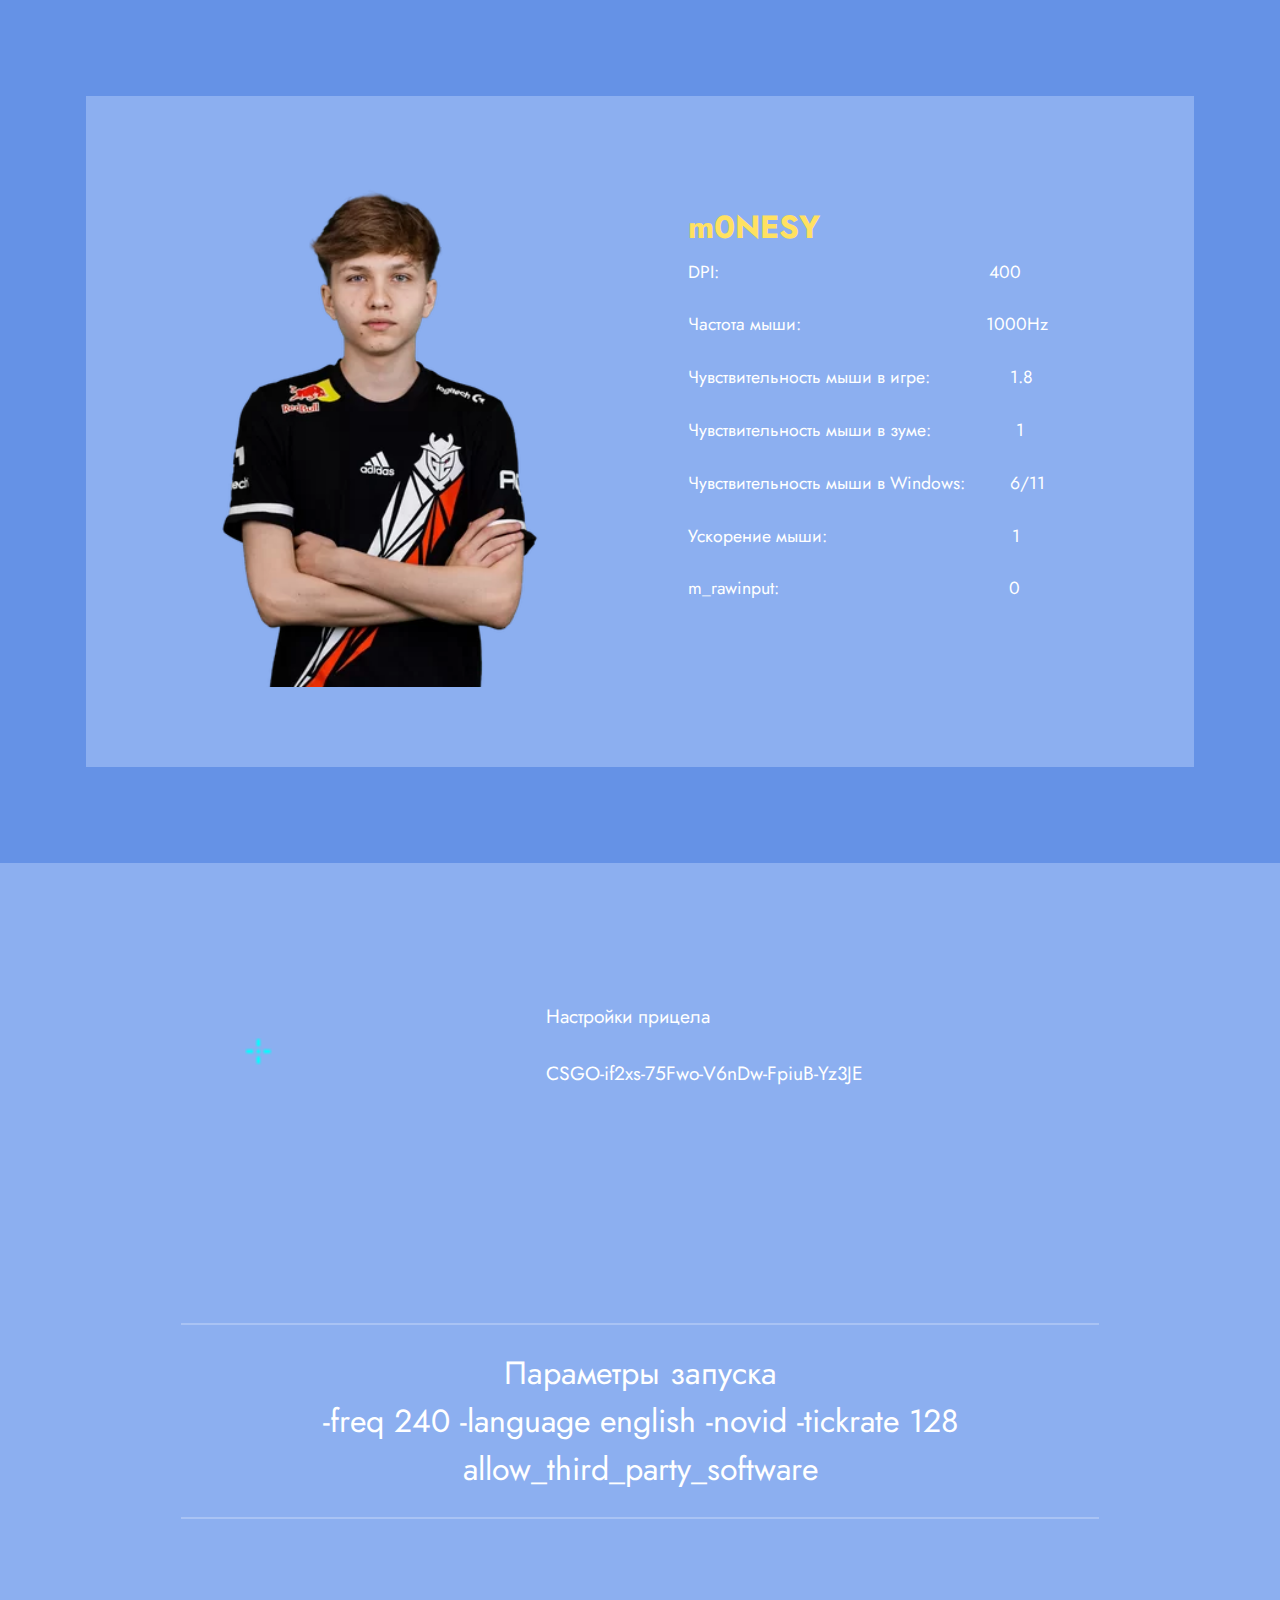
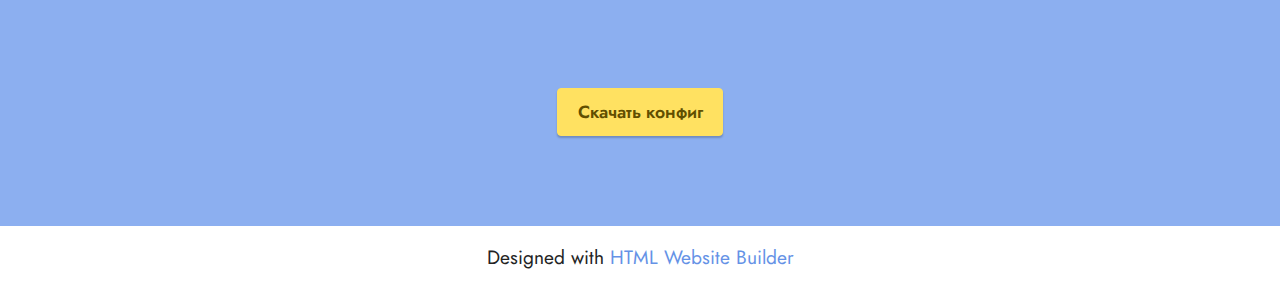
==== commit e1330836: "На уркоке" ====
--- a/page1.html
+++ b/page1.html
@@ -99,7 +99,7 @@
             </div>
         </div>
     </div>
-</section><section class="display-7" style="padding: 0;align-items: center;justify-content: center;flex-wrap: wrap;    align-content: center;display: flex;position: relative;height: 4rem;"><a href="https://mobiri.se/2946038" style="flex: 1 1;height: 4rem;position: absolute;width: 100%;z-index: 1;"><img alt="" style="height: 4rem;" src="[data-uri]"></a><p style="margin: 0;text-align: center;" class="display-7">Made with  &#8204;</p><a style="z-index:1" href="https://mobirise.com/builder/html-code-generator.html">HTML Code Generator</a></section><script src="assets/bootstrap/js/bootstrap.bundle.min.js"></script>  <script src="assets/smoothscroll/smooth-scroll.js"></script>  <script src="assets/ytplayer/index.js"></script>  <script src="assets/theme/js/script.js"></script>  
+</section><section class="display-7" style="padding: 0;align-items: center;justify-content: center;flex-wrap: wrap;    align-content: center;display: flex;position: relative;height: 4rem;"><a href="https://mobiri.se/2946038" style="flex: 1 1;height: 4rem;position: absolute;width: 100%;z-index: 1;"><img alt="" style="height: 4rem;" src="[data-uri]"></a><p style="margin: 0;text-align: center;" class="display-7">Designed with &#8204;</p><a style="z-index:1" href="https://mobirise.com/html-builder.html">HTML Website Builder</a></section><script src="assets/bootstrap/js/bootstrap.bundle.min.js"></script>  <script src="assets/smoothscroll/smooth-scroll.js"></script>  <script src="assets/ytplayer/index.js"></script>  <script src="assets/theme/js/script.js"></script>  
   
   
 </body>
--- a/assets/mobirise/css/mbr-additional.css
+++ b/assets/mobirise/css/mbr-additional.css
@@ -966,6 +966,102 @@
   padding-bottom: 5rem;
   background-color: #8caff0;
 }
+.cid-twI2QQlkCR {
+  padding-top: 6rem;
+  padding-bottom: 6rem;
+  background-color: #6592e6;
+}
+.cid-twI2QQlkCR .mbr-fallback-image.disabled {
+  display: none;
+}
+.cid-twI2QQlkCR .mbr-fallback-image {
+  display: block;
+  background-size: cover;
+  background-position: center center;
+  width: 100%;
+  height: 100%;
+  position: absolute;
+  top: 0;
+}
+.cid-twI2QQlkCR .content-wrapper {
+  background: #8caff0;
+}
+@media (max-width: 991px) {
+  .cid-twI2QQlkCR .content-wrapper .image-wrapper {
+    margin-bottom: 2rem;
+  }
+}
+@media (max-width: 767px) {
+  .cid-twI2QQlkCR .content-wrapper {
+    padding: 1rem;
+  }
+}
+@media (min-width: 768px) and (max-width: 991px) {
+  .cid-twI2QQlkCR .content-wrapper {
+    padding: 2rem;
+  }
+}
+@media (min-width: 992px) {
+  .cid-twI2QQlkCR .content-wrapper {
+    padding: 5rem 3rem;
+  }
+  .cid-twI2QQlkCR .content-wrapper .text-wrapper {
+    padding-left: 2rem;
+  }
+}
+.cid-twI2QQlkCR .image-wrapper img {
+  width: 100%;
+  object-fit: cover;
+}
+.cid-twI2QQlkCR .card-title {
+  color: #ffe161;
+}
+.cid-twI2SMIyhB {
+  padding-top: 6rem;
+  padding-bottom: 6rem;
+  background-color: #8caff0;
+}
+.cid-twI2SMIyhB .mbr-fallback-image.disabled {
+  display: none;
+}
+.cid-twI2SMIyhB .mbr-fallback-image {
+  display: block;
+  background-size: cover;
+  background-position: center center;
+  width: 100%;
+  height: 100%;
+  position: absolute;
+  top: 0;
+}
+@media (max-width: 991px) {
+  .cid-twI2SMIyhB .image-wrapper {
+    margin-bottom: 1rem;
+  }
+}
+.cid-twI2SMIyhB img {
+  width: 100%;
+}
+@media (min-width: 992px) {
+  .cid-twI2SMIyhB .text-wrapper {
+    padding: 2rem;
+  }
+}
+.cid-twI2VVLvrA {
+  padding-top: 5rem;
+  padding-bottom: 5rem;
+  background-color: #8caff0;
+}
+.cid-twI2VVLvrA .line {
+  background-color: #ffffff;
+  align: center;
+  height: 2px;
+  margin: 0 auto;
+}
+.cid-twI2WeA2gQ {
+  padding-top: 5rem;
+  padding-bottom: 5rem;
+  background-color: #8caff0;
+}
 .cid-twHsZGXpBM {
   padding-top: 6rem;
   padding-bottom: 6rem;
@@ -1017,9 +1113,9 @@
   color: #ffe161;
 }
 .cid-twHt10aXmM {
-  padding-top: 6rem;
-  padding-bottom: 6rem;
-  background-color: #ffffff;
+  padding-top: 1rem;
+  padding-bottom: 1rem;
+  background-color: #8caff0;
 }
 .cid-twHt10aXmM .mbr-fallback-image.disabled {
   display: none;
@@ -1046,21 +1142,27 @@
     padding: 2rem;
   }
 }
+.cid-twHt10aXmM .mbr-text {
+  color: #ffffff;
+}
 .cid-twHt8lTXbd {
   padding-top: 5rem;
   padding-bottom: 5rem;
+  background-color: #8caff0;
+}
+.cid-twHt8lTXbd .line {
   background-color: #ffffff;
-}
-.cid-twHt8lTXbd .line {
-  background-color: #6592e6;
   align: center;
   height: 2px;
   margin: 0 auto;
 }
+.cid-twHt8lTXbd .mbr-text {
+  color: #ffffff;
+}
 .cid-twHtbwW0i5 {
   padding-top: 5rem;
   padding-bottom: 5rem;
-  background-color: #ffffff;
+  background-color: #8caff0;
 }
 .cid-twHqLfnQQF {
   padding-top: 6rem;
--- a/assets/mobirise/css/mbr-additional.css
+++ b/assets/mobirise/css/mbr-additional.css
@@ -966,6 +966,102 @@
   padding-bottom: 5rem;
   background-color: #8caff0;
 }
+.cid-twI2QQlkCR {
+  padding-top: 6rem;
+  padding-bottom: 6rem;
+  background-color: #6592e6;
+}
+.cid-twI2QQlkCR .mbr-fallback-image.disabled {
+  display: none;
+}
+.cid-twI2QQlkCR .mbr-fallback-image {
+  display: block;
+  background-size: cover;
+  background-position: center center;
+  width: 100%;
+  height: 100%;
+  position: absolute;
+  top: 0;
+}
+.cid-twI2QQlkCR .content-wrapper {
+  background: #8caff0;
+}
+@media (max-width: 991px) {
+  .cid-twI2QQlkCR .content-wrapper .image-wrapper {
+    margin-bottom: 2rem;
+  }
+}
+@media (max-width: 767px) {
+  .cid-twI2QQlkCR .content-wrapper {
+    padding: 1rem;
+  }
+}
+@media (min-width: 768px) and (max-width: 991px) {
+  .cid-twI2QQlkCR .content-wrapper {
+    padding: 2rem;
+  }
+}
+@media (min-width: 992px) {
+  .cid-twI2QQlkCR .content-wrapper {
+    padding: 5rem 3rem;
+  }
+  .cid-twI2QQlkCR .content-wrapper .text-wrapper {
+    padding-left: 2rem;
+  }
+}
+.cid-twI2QQlkCR .image-wrapper img {
+  width: 100%;
+  object-fit: cover;
+}
+.cid-twI2QQlkCR .card-title {
+  color: #ffe161;
+}
+.cid-twI2SMIyhB {
+  padding-top: 6rem;
+  padding-bottom: 6rem;
+  background-color: #8caff0;
+}
+.cid-twI2SMIyhB .mbr-fallback-image.disabled {
+  display: none;
+}
+.cid-twI2SMIyhB .mbr-fallback-image {
+  display: block;
+  background-size: cover;
+  background-position: center center;
+  width: 100%;
+  height: 100%;
+  position: absolute;
+  top: 0;
+}
+@media (max-width: 991px) {
+  .cid-twI2SMIyhB .image-wrapper {
+    margin-bottom: 1rem;
+  }
+}
+.cid-twI2SMIyhB img {
+  width: 100%;
+}
+@media (min-width: 992px) {
+  .cid-twI2SMIyhB .text-wrapper {
+    padding: 2rem;
+  }
+}
+.cid-twI2VVLvrA {
+  padding-top: 5rem;
+  padding-bottom: 5rem;
+  background-color: #8caff0;
+}
+.cid-twI2VVLvrA .line {
+  background-color: #ffffff;
+  align: center;
+  height: 2px;
+  margin: 0 auto;
+}
+.cid-twI2WeA2gQ {
+  padding-top: 5rem;
+  padding-bottom: 5rem;
+  background-color: #8caff0;
+}
 .cid-twHsZGXpBM {
   padding-top: 6rem;
   padding-bottom: 6rem;
@@ -1017,9 +1113,9 @@
   color: #ffe161;
 }
 .cid-twHt10aXmM {
-  padding-top: 6rem;
-  padding-bottom: 6rem;
-  background-color: #ffffff;
+  padding-top: 1rem;
+  padding-bottom: 1rem;
+  background-color: #8caff0;
 }
 .cid-twHt10aXmM .mbr-fallback-image.disabled {
   display: none;
@@ -1046,21 +1142,27 @@
     padding: 2rem;
   }
 }
+.cid-twHt10aXmM .mbr-text {
+  color: #ffffff;
+}
 .cid-twHt8lTXbd {
   padding-top: 5rem;
   padding-bottom: 5rem;
+  background-color: #8caff0;
+}
+.cid-twHt8lTXbd .line {
   background-color: #ffffff;
-}
-.cid-twHt8lTXbd .line {
-  background-color: #6592e6;
   align: center;
   height: 2px;
   margin: 0 auto;
 }
+.cid-twHt8lTXbd .mbr-text {
+  color: #ffffff;
+}
 .cid-twHtbwW0i5 {
   padding-top: 5rem;
   padding-bottom: 5rem;
-  background-color: #ffffff;
+  background-color: #8caff0;
 }
 .cid-twHqLfnQQF {
   padding-top: 6rem;
